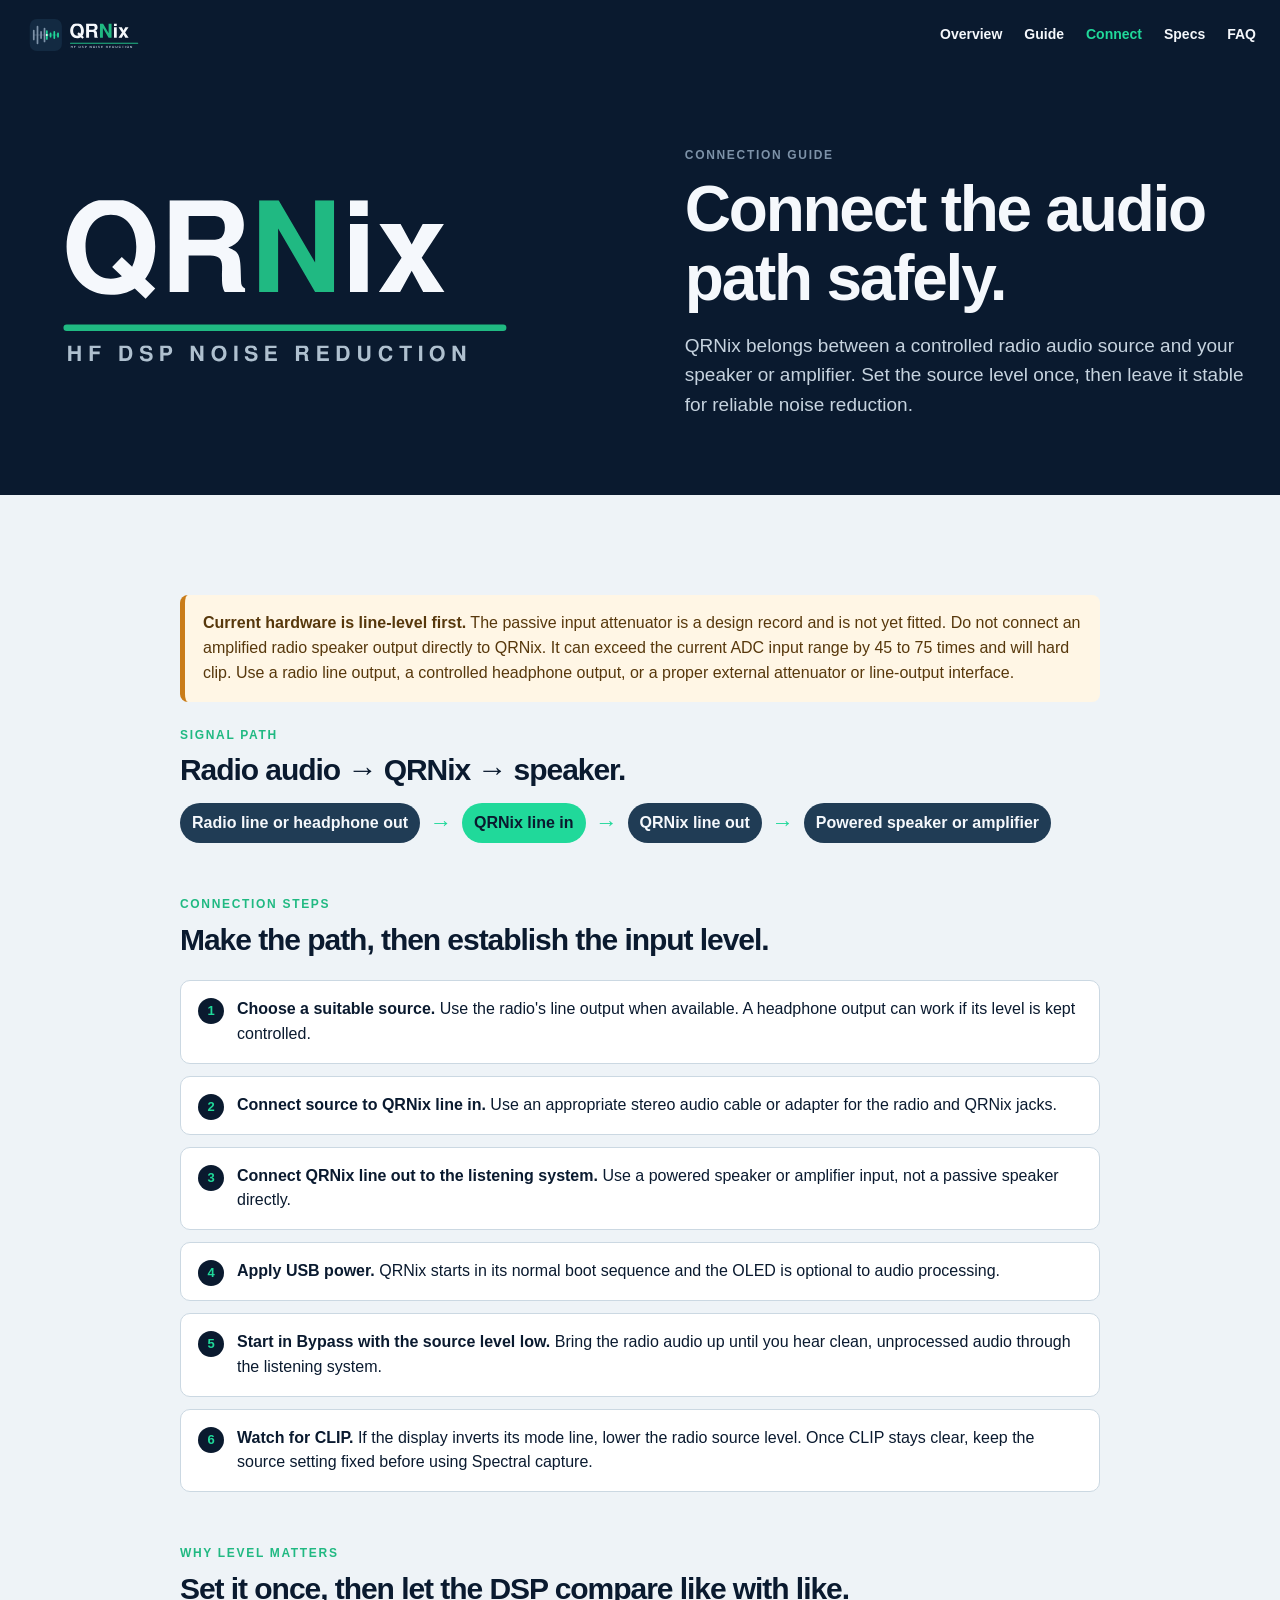
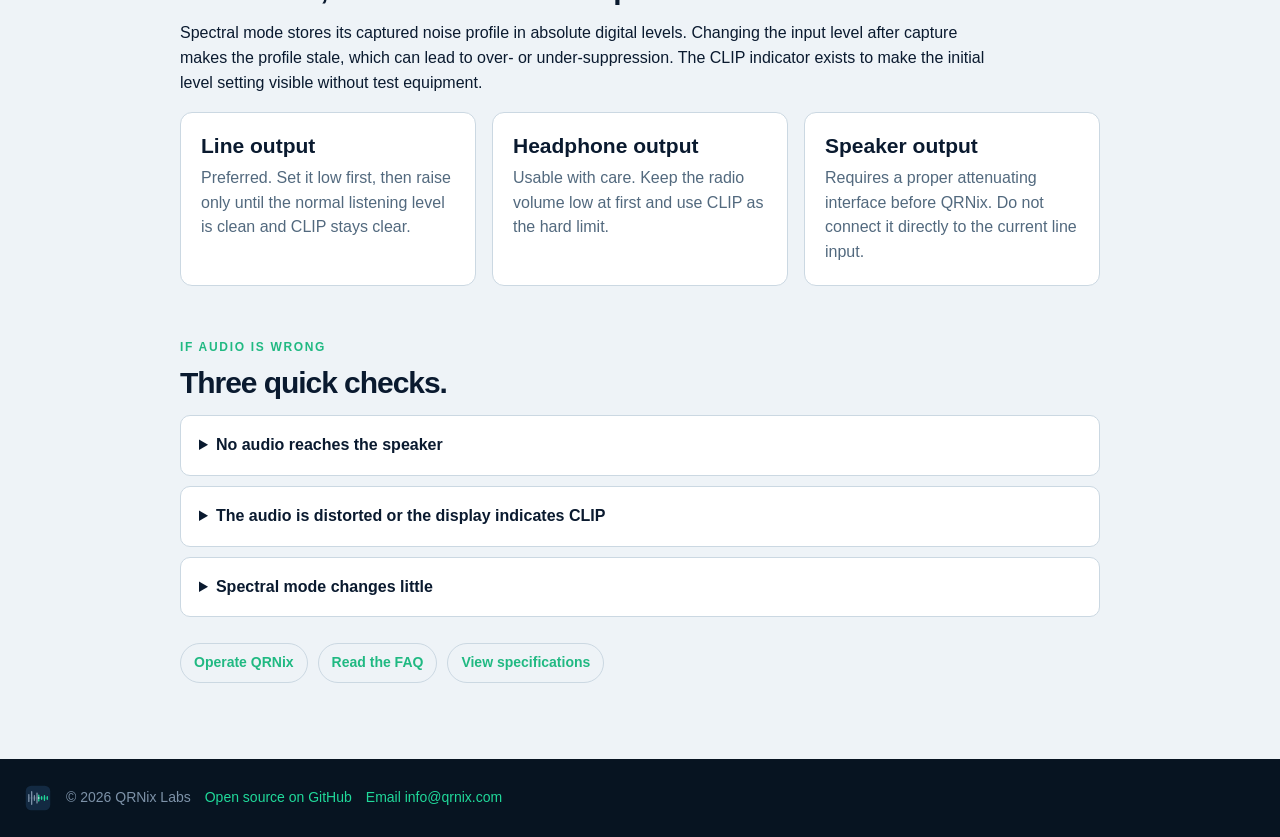
==== connect.html @ 85275a2b "Move contact to footer on all pages and homepage; remove connect-page block" ====
<!doctype html>
<html lang="en">
<head>
  <meta charset="utf-8">
  <meta name="viewport" content="width=device-width, initial-scale=1">
  <title>Connect Your Radio | QRNix</title>
  <meta name="description" content="Connect a radio safely to QRNix, set the source level with CLIP, and understand the current speaker-output limitation.">
  <link rel="icon" type="image/svg+xml" href="assets/qrnix-mark.svg">
  <link rel="stylesheet" href="style.css">
</head>
<body>
<header class="site-header">
  <div class="container header-inner">
    <a href="index.html" class="brand" aria-label="QRNix home"><img src="assets/qrnix-logo-dark.svg" alt="QRNix, HF DSP noise reduction" width="120" height="46"></a>
    <nav class="nav" aria-label="Primary navigation">
      <a href="index.html">Overview</a>
      <a href="guide.html">Guide</a>
      <a href="connect.html" aria-current="page">Connect</a>
      <a href="specs.html">Specs</a>
      <a href="faq.html">FAQ</a>
    </nav>
  </div>
</header>

<main>
  <section class="page-hero">
    <div class="container hero-grid">
      <div class="brand-showcase">
        <img src="assets/qrnix-wordmark-dark.svg" alt="QRNix, HF DSP noise reduction">
      </div>
      <div>
        <p class="eyebrow">Connection guide</p>
        <h1>Connect the audio path safely.</h1>
        <p>QRNix belongs between a controlled radio audio source and your speaker or amplifier. Set the source level once, then leave it stable for reliable noise reduction.</p>
      </div>
    </div>
  </section>

  <section class="section">
    <div class="container reading">
      <aside class="notice notice-warn">
        <p><strong>Current hardware is line-level first.</strong> The passive input attenuator is a design record and is not yet fitted. Do not connect an amplified radio speaker output directly to QRNix. It can exceed the current ADC input range by 45 to 75 times and will hard clip. Use a radio line output, a controlled headphone output, or a proper external attenuator or line-output interface.</p>
      </aside>

      <div class="content-block">
        <p class="eyebrow eyebrow-green">Signal path</p>
        <h2>Radio audio → QRNix → speaker.</h2>
        <div class="signal-path" aria-label="Radio audio flows through QRNix to a speaker">
          <span class="signal-node">Radio line or headphone out</span>
          <span class="signal-arrow" aria-hidden="true">→</span>
          <span class="signal-node signal-node-active">QRNix line in</span>
          <span class="signal-arrow" aria-hidden="true">→</span>
          <span class="signal-node">QRNix line out</span>
          <span class="signal-arrow" aria-hidden="true">→</span>
          <span class="signal-node">Powered speaker or amplifier</span>
        </div>
      </div>

      <div class="content-block">
        <p class="eyebrow eyebrow-green">Connection steps</p>
        <h2>Make the path, then establish the input level.</h2>
        <ol class="step-list">
          <li><strong>Choose a suitable source.</strong> Use the radio's line output when available. A headphone output can work if its level is kept controlled.</li>
          <li><strong>Connect source to QRNix line in.</strong> Use an appropriate stereo audio cable or adapter for the radio and QRNix jacks.</li>
          <li><strong>Connect QRNix line out to the listening system.</strong> Use a powered speaker or amplifier input, not a passive speaker directly.</li>
          <li><strong>Apply USB power.</strong> QRNix starts in its normal boot sequence and the OLED is optional to audio processing.</li>
          <li><strong>Start in Bypass with the source level low.</strong> Bring the radio audio up until you hear clean, unprocessed audio through the listening system.</li>
          <li><strong>Watch for CLIP.</strong> If the display inverts its mode line, lower the radio source level. Once CLIP stays clear, keep the source setting fixed before using Spectral capture.</li>
        </ol>
      </div>

      <div class="content-block">
        <p class="eyebrow eyebrow-green">Why level matters</p>
        <h2>Set it once, then let the DSP compare like with like.</h2>
        <p>Spectral mode stores its captured noise profile in absolute digital levels. Changing the input level after capture makes the profile stale, which can lead to over- or under-suppression. The CLIP indicator exists to make the initial level setting visible without test equipment.</p>
        <div class="detail-grid">
          <article class="detail-card">
            <h3>Line output</h3>
            <p>Preferred. Set it low first, then raise only until the normal listening level is clean and CLIP stays clear.</p>
          </article>
          <article class="detail-card">
            <h3>Headphone output</h3>
            <p>Usable with care. Keep the radio volume low at first and use CLIP as the hard limit.</p>
          </article>
          <article class="detail-card">
            <h3>Speaker output</h3>
            <p>Requires a proper attenuating interface before QRNix. Do not connect it directly to the current line input.</p>
          </article>
        </div>
      </div>

      <div class="content-block">
        <p class="eyebrow eyebrow-green">If audio is wrong</p>
        <h2>Three quick checks.</h2>
        <div class="faq">
          <details><summary>No audio reaches the speaker</summary><p>Return to Bypass, check that QRNix is powered, confirm the radio is feeding line in, and verify that the listening system is connected to QRNix line out and powered.</p></details>
          <details><summary>The audio is distorted or the display indicates CLIP</summary><p>Lower the radio source level. A speaker-level output must not feed the current QRNix line input directly.</p></details>
          <details><summary>Spectral mode changes little</summary><p>Capture again during a representative noise-only moment. If the band changed after capture, the old profile is no longer representative.</p></details>
        </div>
      </div>

      <div class="callout-links">
        <a href="guide.html">Operate QRNix</a>
        <a href="faq.html">Read the FAQ</a>
        <a href="specs.html">View specifications</a>
      </div>
    </div>
  </section>
</main>

<footer class="site-footer">
  <div class="container footer-inner">
    <img src="assets/qrnix-mark-dark.svg" alt="" width="28" height="28">
    <span>© 2026 QRNix Labs</span>
    <a href="https://github.com/qrnix-labs">Open source on GitHub</a>
    <a href="mailto:info&#64;qrnix&#46;com?subject=Website%20inquiry" target="_blank" rel="noopener">Email info&#64;qrnix&#46;com</a>
  </div>
</footer>
</body>
</html>
---- style.css ----
:root {
  --navy: #0a1a2f;
  --navy-deep: #071421;
  --navy-mid: #132a42;
  --green: #20d99a;
  --green-word: #20b982;
  --slate: #7d92a8;
  --text-slate: #52697e;
  --off-white: #f5f8fc;
  --page: #eef3f7;
  --line: #cbd8e2;
  --white: #ffffff;
}

* { box-sizing: border-box; }
html { scroll-behavior: smooth; }
body {
  margin: 0;
  background: var(--page);
  color: var(--navy);
  font-family: Arial, "Nimbus Sans", "DejaVu Sans", sans-serif;
  font-size: 16px;
  line-height: 1.55;
}
a { color: inherit; }
a:focus-visible,
summary:focus-visible {
  outline: 3px solid var(--green);
  outline-offset: 3px;
}

.container { width: min(1240px, calc(100% - 48px)); margin: 0 auto; }
.reading { max-width: 920px; }
.section { padding: 76px 0; }
.section-soft { background: var(--white); }
.section-dark { background: var(--navy); color: var(--off-white); }
.section h2,
.page-hero h1,
.hero h1 { letter-spacing: -0.035em; line-height: 1.08; }
.section h2 { font-size: clamp(32px, 3vw, 48px); margin: 0; }
.section h3 { line-height: 1.2; }
.eyebrow {
  color: var(--slate);
  font-size: 12px;
  font-weight: 700;
  letter-spacing: 0.14em;
  margin: 0 0 10px;
  text-transform: uppercase;
}
.eyebrow-green { color: var(--green-word); }

/* Header */
.site-header {
  background: var(--navy);
  position: sticky;
  top: 0;
  z-index: 10;
}
.header-inner {
  align-items: center;
  display: flex;
  justify-content: space-between;
  min-height: 70px;
  gap: 28px;
}
.brand { display: inline-flex; flex: 0 0 auto; }
.brand img { display: block; height: 46px; width: auto; }
.nav { display: flex; flex-wrap: wrap; gap: 8px 22px; }
.nav a {
  color: var(--off-white);
  font-size: 14px;
  font-weight: 700;
  text-decoration: none;
}
.nav a:hover,
.nav a[aria-current="page"] { color: var(--green); }

/* Hero */
.hero {
  background: var(--navy);
  color: var(--off-white);
  padding: clamp(72px, 10vw, 136px) 0;
}
.hero-grid {
  align-items: center;
  display: grid;
  gap: clamp(40px, 7vw, 120px);
  grid-template-columns: repeat(2, minmax(0, 1fr));
}
.hero h1 { font-size: clamp(46px, 6.2vw, 82px); margin: 0; max-width: 800px; }
.hero-copy { color: #c6d3df; font-size: clamp(18px, 2vw, 22px); max-width: 650px; margin: 24px 0 32px; }
.cta-row { display: flex; flex-wrap: wrap; gap: 12px; }
.btn {
  background: var(--green);
  border: 1px solid var(--green);
  border-radius: 8px;
  color: var(--navy);
  display: inline-block;
  font-weight: 700;
  padding: 12px 20px;
  text-decoration: none;
}
.btn:hover { background: #55e6b8; border-color: #55e6b8; }
.btn-ghost { background: transparent; color: var(--off-white); border-color: var(--slate); }
.btn-ghost:hover { background: transparent; border-color: var(--green); color: var(--green); }
.brand-showcase {
  display: flex;
  justify-content: flex-start;
}
.brand-showcase img {
  display: block;
  height: auto;
  max-width: 100%;
  width: min(100%, 520px);
}
.signal-path { align-items: center; display: flex; flex-wrap: wrap; gap: 10px; }
.signal-node { background: #203c55; border-radius: 999px; color: var(--off-white); font-weight: 700; padding: 8px 12px; }
.signal-node-active { background: var(--green); color: var(--navy); }
.signal-arrow { color: var(--green); font-size: 22px; }

/* Overview sections */
.intro-section { background: var(--page); }
.intro-grid { align-items: start; display: grid; gap: 64px; grid-template-columns: minmax(0, 0.9fr) minmax(0, 1.1fr); }
.intro-grid p:last-child { color: var(--text-slate); font-size: 19px; margin: 0; max-width: 710px; }
.section-heading { align-items: end; display: flex; gap: 36px; justify-content: space-between; margin-bottom: 30px; }
.section-heading > p { color: var(--text-slate); margin: 0; max-width: 430px; }
.section-heading-light > p { color: #c6d3df; }
.section-heading-light .eyebrow { color: var(--green); }

.band-grid,
.link-grid { display: grid; gap: 16px; }
.controls-grid,
.features-grid,
.link-grid { grid-template-columns: repeat(4, minmax(0, 1fr)); }
.modes-grid { grid-template-columns: repeat(3, minmax(0, 1fr)); }
.feature-band {
  background: var(--white);
  border: 1px solid var(--line);
  border-radius: 14px;
  min-width: 0;
  overflow: hidden;
  padding: 22px;
  position: relative;
}
.feature-band::before { background: var(--band, var(--green)); content: ""; height: 8px; left: 0; position: absolute; right: 0; top: 0; }
.feature-band h3 { font-size: 21px; margin: 16px 0 8px; }
.feature-band p { margin: 0; }
.feature-band p + p { margin-top: 12px; }
.band-kicker { color: var(--band, var(--green-word)); font-size: 12px; font-weight: 700; letter-spacing: 0.1em; text-transform: uppercase; }
.band-metric { color: var(--navy); font-size: 18px; font-weight: 700; }
.band-mint { --band: #20b982; background: #e9fcf5; }
.band-slate { --band: #6c8299; background: #edf2f6; }
.band-sky { --band: #1587bd; background: #e6f5fb; }
.band-navy { --band: #0a1a2f; background: #e9eef3; }
.inline-note { border-left: 4px solid var(--green-word); color: var(--text-slate); margin: 24px 0 0; padding-left: 14px; }

.mode-bypass { --band: #64748b; background: #f2f5f7; }
.mode-spectral { --band: #20b982; background: #e9fcf5; }
.mode-adaptive { --band: #1683b5; background: #e8f5fb; }
.best-use { border-top: 1px solid rgb(10 26 47 / 16%); margin-top: 20px !important; padding-top: 14px; }
.section-link { margin: 24px 0 0; }
.section-link a { color: var(--green-word); font-weight: 700; text-decoration: none; }
.section-link a:hover { text-decoration: underline; }

.feature-dark { --band: var(--green); background: var(--navy-mid); border-color: #28506c; color: var(--off-white); }
.feature-dark:nth-child(2) { --band: #65bfe8; }
.feature-dark:nth-child(3) { --band: #b9d2e3; }
.feature-dark:nth-child(4) { --band: #79d6b3; }
.feature-dark p { color: #c6d3df; }

.link-card {
  background: var(--white);
  border: 1px solid var(--line);
  border-radius: 14px;
  display: flex;
  flex-direction: column;
  min-height: 188px;
  padding: 22px;
  text-decoration: none;
  transition: border-color 150ms ease, transform 150ms ease;
}
.link-card:hover { border-color: var(--green-word); transform: translateY(-3px); }
.link-card span { color: var(--green-word); font-size: 12px; font-weight: 700; letter-spacing: 0.08em; text-transform: uppercase; }
.link-card strong { font-size: 20px; line-height: 1.2; margin: 12px 0; }
.link-card small { color: var(--text-slate); font-size: 14px; }

/* Detail pages */
.page-hero { background: var(--navy); color: var(--off-white); padding: 76px 0; }
.page-hero h1 { font-size: clamp(42px, 5vw, 64px); margin: 0; max-width: 820px; }
.page-hero p:last-child { color: #c6d3df; font-size: 19px; margin: 18px 0 0; max-width: 720px; }
.subnav { background: var(--white); border-bottom: 1px solid var(--line); }
.subnav-inner { display: flex; gap: 20px; overflow-x: auto; padding: 14px 0; white-space: nowrap; }
.subnav a { color: var(--text-slate); font-size: 14px; font-weight: 700; text-decoration: none; }
.subnav a:hover { color: var(--green-word); }
.content-block + .content-block { margin-top: 52px; }
.content-block h2 { font-size: 30px; margin: 0 0 16px; }
.content-block h3 { font-size: 21px; margin: 28px 0 8px; }
.content-block p { max-width: 820px; }
.step-list { counter-reset: steps; display: grid; gap: 12px; list-style: none; margin: 24px 0 0; padding: 0; }
.step-list li { background: var(--white); border: 1px solid var(--line); border-radius: 10px; counter-increment: steps; padding: 16px 18px 16px 56px; position: relative; }
.step-list li::before { align-items: center; background: var(--navy); border-radius: 50%; color: var(--green); content: counter(steps); display: flex; font-size: 13px; font-weight: 700; height: 26px; justify-content: center; left: 17px; position: absolute; top: 17px; width: 26px; }
.detail-grid { display: grid; gap: 16px; grid-template-columns: repeat(3, minmax(0, 1fr)); }
.detail-card { background: var(--white); border: 1px solid var(--line); border-radius: 12px; padding: 20px; }
.detail-card h3 { margin: 0 0 8px; }
.detail-card p { color: var(--text-slate); margin: 0; }
.notice { border-left: 5px solid var(--green-word); border-radius: 8px; margin: 24px 0; padding: 16px 18px; }
.notice p { margin: 0; }
.notice-warn { background: #fff6e5; border-left-color: #c97c19; color: #57380c; }
.notice-info { background: #e8f5fb; border-left-color: #1683b5; }
.table-wrap { border: 1px solid var(--line); border-radius: 12px; overflow-x: auto; }
.spec-table { border-collapse: collapse; min-width: 620px; width: 100%; }
.spec-table th,
.spec-table td { border-bottom: 1px solid var(--line); padding: 13px 16px; text-align: left; vertical-align: top; }
.spec-table th { background: #e8eef3; color: var(--text-slate); font-size: 13px; letter-spacing: 0.04em; text-transform: uppercase; width: 210px; }
.spec-table tr:last-child th,
.spec-table tr:last-child td { border-bottom: 0; }
.faq { display: grid; gap: 10px; }
.faq details { background: var(--white); border: 1px solid var(--line); border-radius: 10px; padding: 0 18px; }
.faq summary { cursor: pointer; font-weight: 700; padding: 17px 28px 17px 0; }
.faq details p { color: var(--text-slate); margin: 0 0 17px; }
.callout-links { display: flex; flex-wrap: wrap; gap: 10px; margin-top: 26px; }
.callout-links a { border: 1px solid var(--line); border-radius: 999px; color: var(--green-word); font-size: 14px; font-weight: 700; padding: 8px 13px; text-decoration: none; }
.callout-links a:hover { border-color: var(--green-word); }

/* Footer */
.site-footer { background: var(--navy-deep); color: var(--slate); font-size: 14px; }
.footer-inner { align-items: center; display: flex; flex-wrap: wrap; gap: 10px 14px; min-height: 78px; }
.footer-inner img { display: block; }
.footer-inner a { color: var(--green); text-decoration: none; }
.footer-inner a:hover { text-decoration: underline; }

@media (max-width: 1040px) {
  .hero-grid,
  .intro-grid { grid-template-columns: 1fr; }
  .controls-grid,
  .features-grid,
  .link-grid { grid-template-columns: repeat(2, minmax(0, 1fr)); }
  .modes-grid,
  .detail-grid { grid-template-columns: 1fr; }
  .section-heading { align-items: start; flex-direction: column; gap: 14px; }
}

@media (max-width: 640px) {
  .container { width: min(100% - 32px, 1240px); }
  .header-inner { align-items: flex-start; flex-direction: column; gap: 10px; padding: 14px 0; }
  .nav { flex-wrap: nowrap; max-width: 100%; overflow-x: auto; padding-bottom: 3px; width: 100%; }
  .hero { padding: 64px 0; }
  .section { padding: 56px 0; }
  .controls-grid,
  .features-grid,
  .link-grid { grid-template-columns: 1fr; }
  .hero-copy { font-size: 18px; }
  .page-hero { padding: 58px 0; }
  .step-list li { padding-left: 54px; }
}
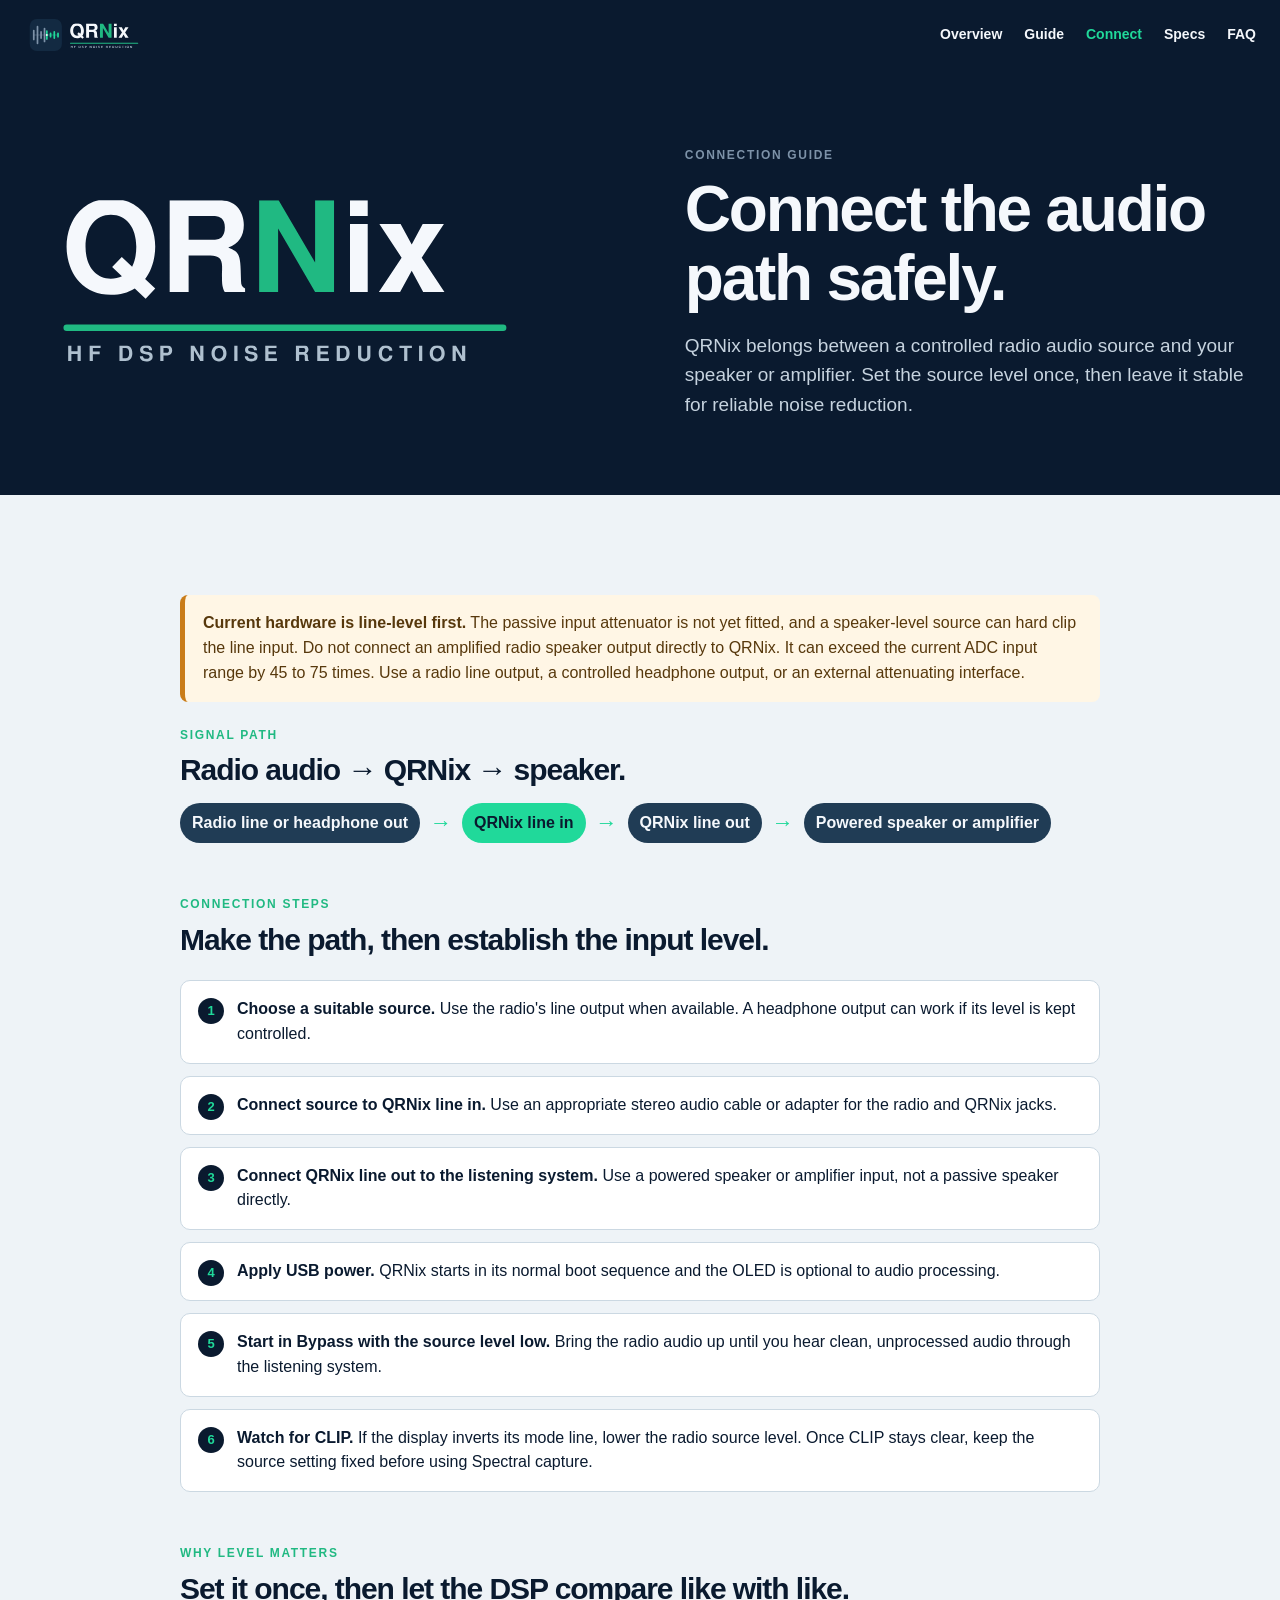
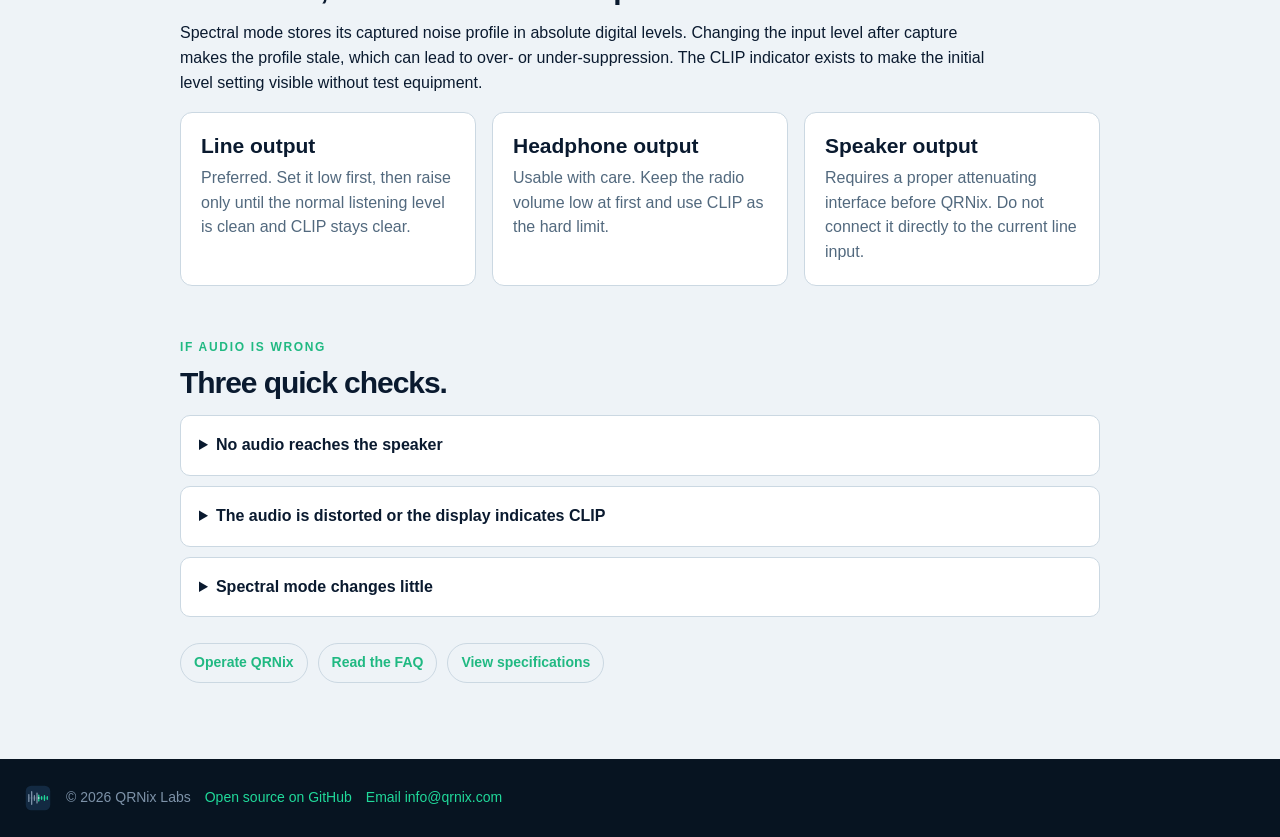
==== commit 192c3abd: "Remove internal-doc and future-development references; FAQ-consistent input warnings" ====
--- a/connect.html
+++ b/connect.html
@@ -39,7 +39,7 @@
   <section class="section">
     <div class="container reading">
       <aside class="notice notice-warn">
-        <p><strong>Current hardware is line-level first.</strong> The passive input attenuator is a design record and is not yet fitted. Do not connect an amplified radio speaker output directly to QRNix. It can exceed the current ADC input range by 45 to 75 times and will hard clip. Use a radio line output, a controlled headphone output, or a proper external attenuator or line-output interface.</p>
+        <p><strong>Current hardware is line-level first.</strong> The passive input attenuator is not yet fitted, and a speaker-level source can hard clip the line input. Do not connect an amplified radio speaker output directly to QRNix. It can exceed the current ADC input range by 45 to 75 times. Use a radio line output, a controlled headphone output, or an external attenuating interface.</p>
       </aside>
 
       <div class="content-block">
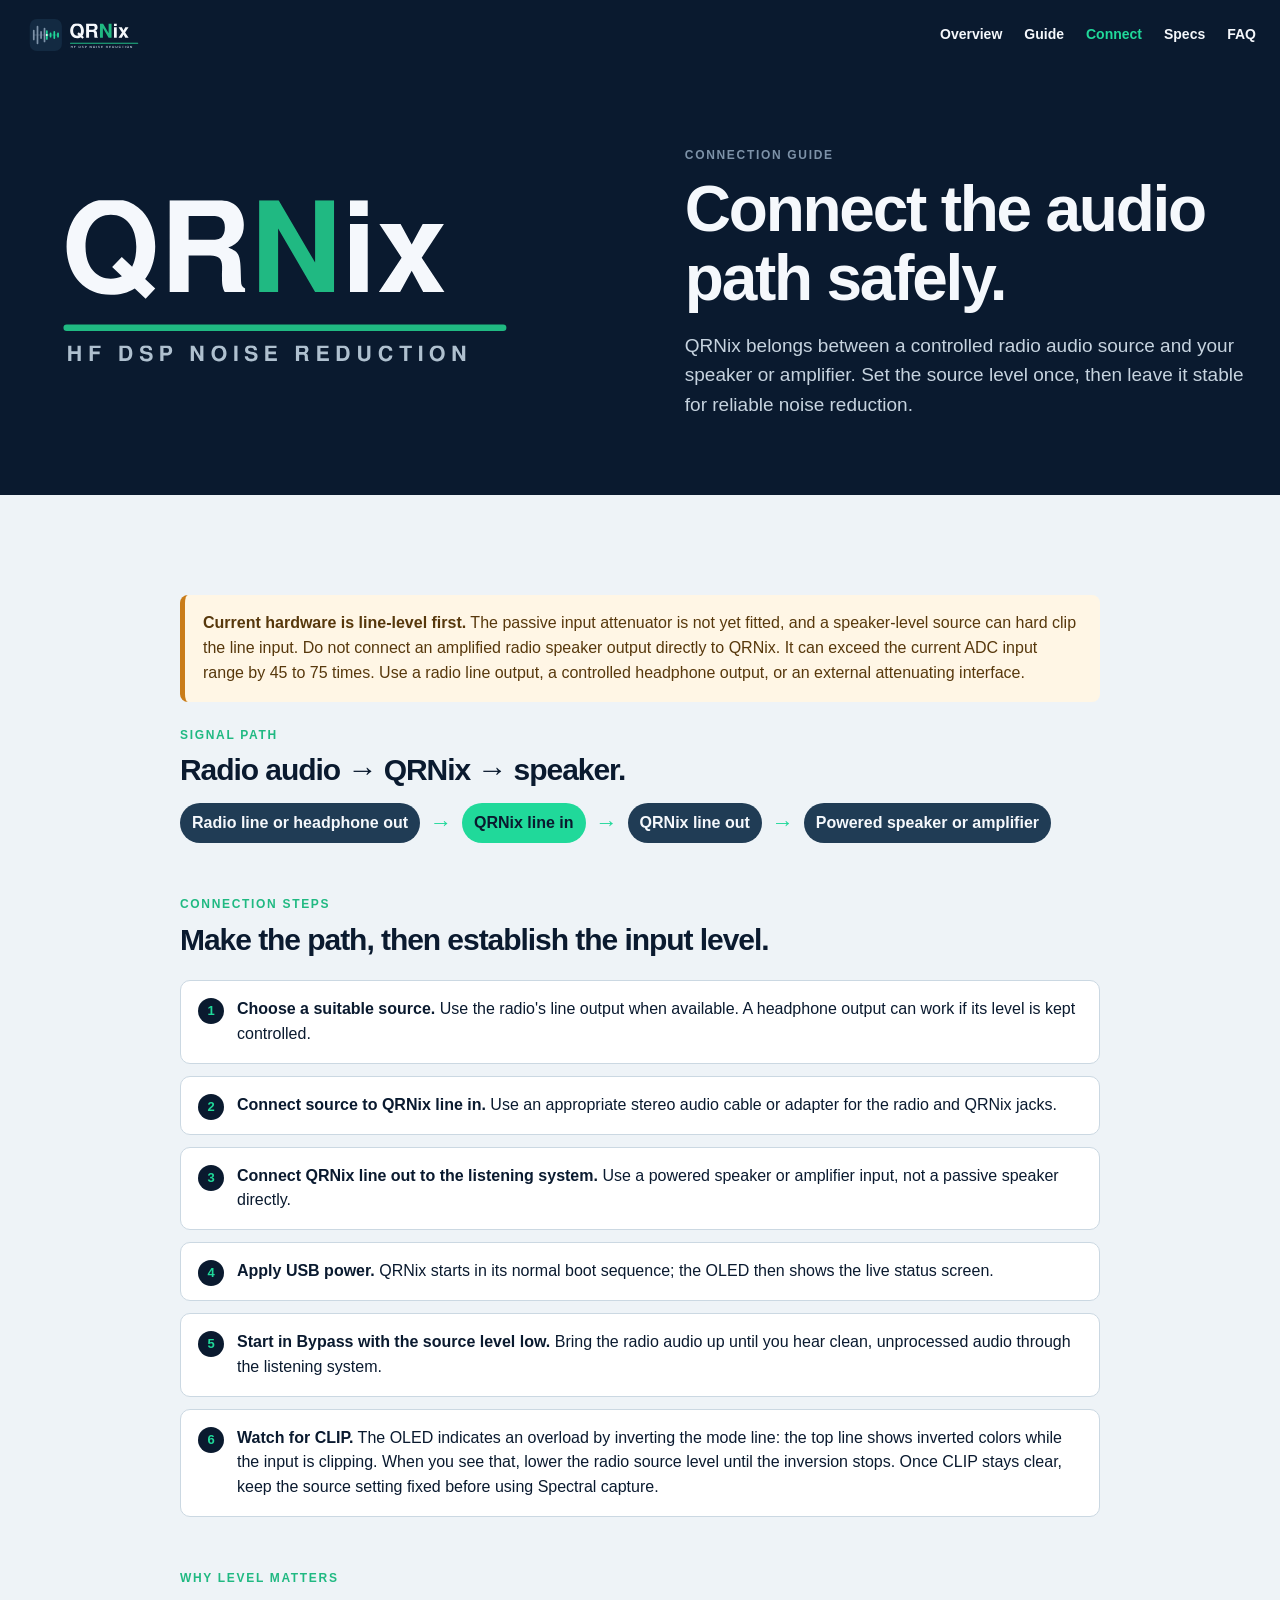
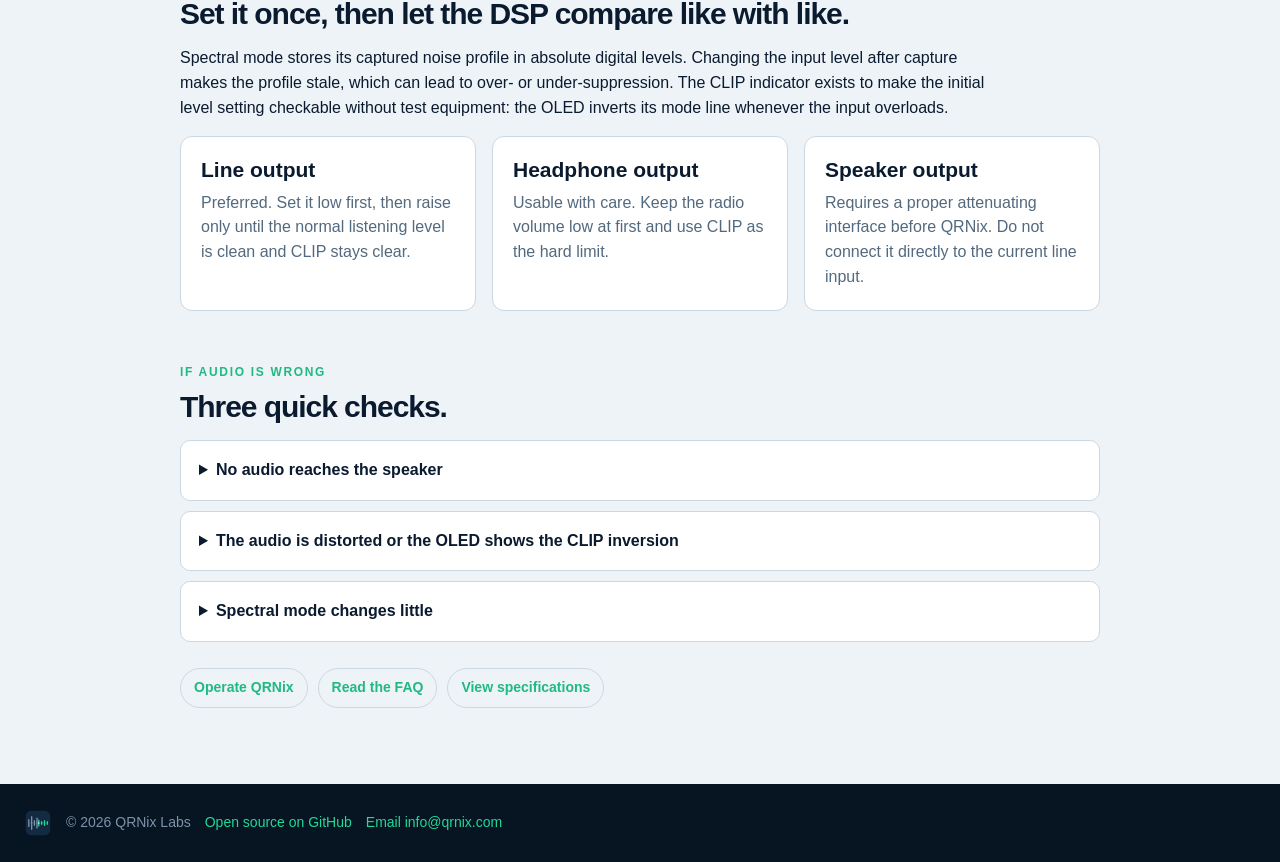
==== commit 8f6075f9: "Correct CLIP indication wording: mode-line inversion, no colors; OLED ships with product" ====
--- a/connect.html
+++ b/connect.html
@@ -63,16 +63,16 @@
           <li><strong>Choose a suitable source.</strong> Use the radio's line output when available. A headphone output can work if its level is kept controlled.</li>
           <li><strong>Connect source to QRNix line in.</strong> Use an appropriate stereo audio cable or adapter for the radio and QRNix jacks.</li>
           <li><strong>Connect QRNix line out to the listening system.</strong> Use a powered speaker or amplifier input, not a passive speaker directly.</li>
-          <li><strong>Apply USB power.</strong> QRNix starts in its normal boot sequence and the OLED is optional to audio processing.</li>
+          <li><strong>Apply USB power.</strong> QRNix starts in its normal boot sequence; the OLED then shows the live status screen.</li>
           <li><strong>Start in Bypass with the source level low.</strong> Bring the radio audio up until you hear clean, unprocessed audio through the listening system.</li>
-          <li><strong>Watch for CLIP.</strong> If the display inverts its mode line, lower the radio source level. Once CLIP stays clear, keep the source setting fixed before using Spectral capture.</li>
+          <li><strong>Watch for CLIP.</strong> The OLED indicates an overload by inverting the mode line: the top line shows inverted colors while the input is clipping. When you see that, lower the radio source level until the inversion stops. Once CLIP stays clear, keep the source setting fixed before using Spectral capture.</li>
         </ol>
       </div>
 
       <div class="content-block">
         <p class="eyebrow eyebrow-green">Why level matters</p>
         <h2>Set it once, then let the DSP compare like with like.</h2>
-        <p>Spectral mode stores its captured noise profile in absolute digital levels. Changing the input level after capture makes the profile stale, which can lead to over- or under-suppression. The CLIP indicator exists to make the initial level setting visible without test equipment.</p>
+        <p>Spectral mode stores its captured noise profile in absolute digital levels. Changing the input level after capture makes the profile stale, which can lead to over- or under-suppression. The CLIP indicator exists to make the initial level setting checkable without test equipment: the OLED inverts its mode line whenever the input overloads.</p>
         <div class="detail-grid">
           <article class="detail-card">
             <h3>Line output</h3>
@@ -94,7 +94,7 @@
         <h2>Three quick checks.</h2>
         <div class="faq">
           <details><summary>No audio reaches the speaker</summary><p>Return to Bypass, check that QRNix is powered, confirm the radio is feeding line in, and verify that the listening system is connected to QRNix line out and powered.</p></details>
-          <details><summary>The audio is distorted or the display indicates CLIP</summary><p>Lower the radio source level. A speaker-level output must not feed the current QRNix line input directly.</p></details>
+          <details><summary>The audio is distorted or the OLED shows the CLIP inversion</summary><p>Lower the radio source level until the mode line stops inverting. A speaker-level output must not feed the current QRNix line input directly.</p></details>
           <details><summary>Spectral mode changes little</summary><p>Capture again during a representative noise-only moment. If the band changed after capture, the old profile is no longer representative.</p></details>
         </div>
       </div>
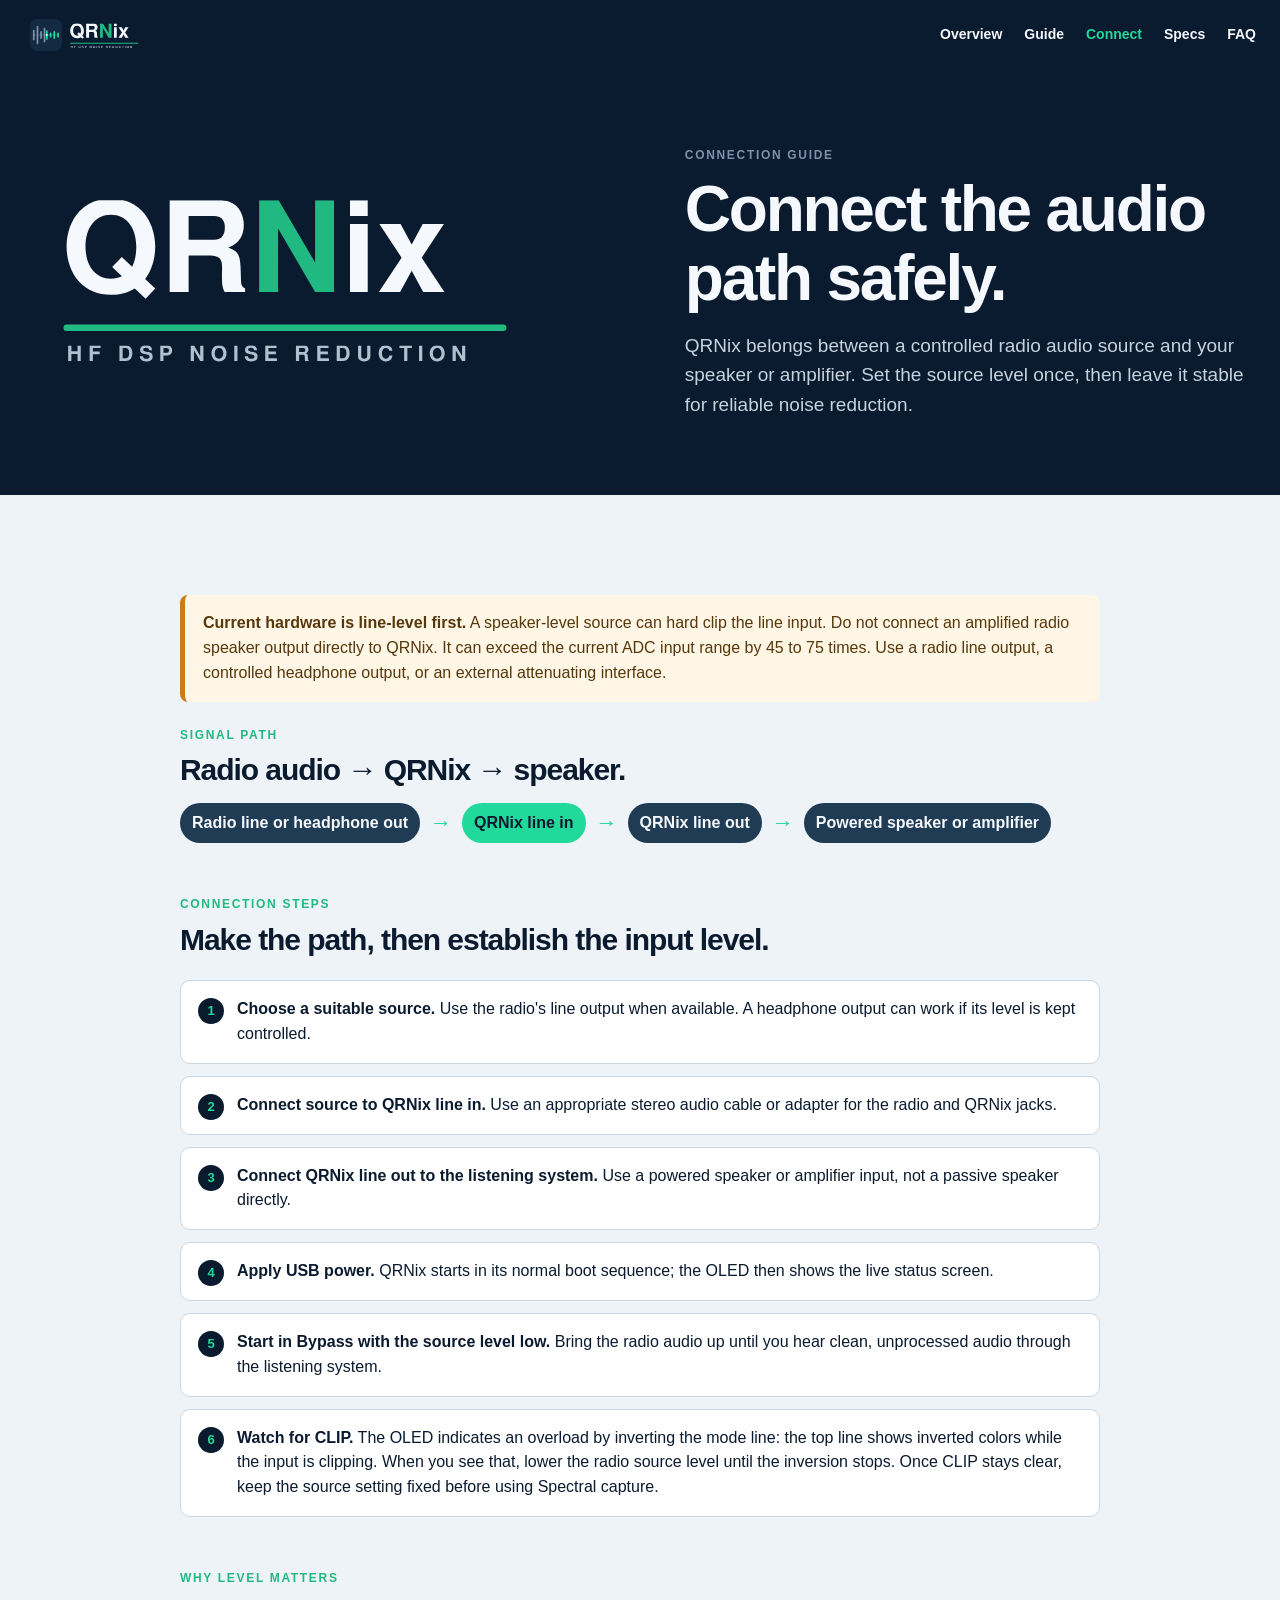
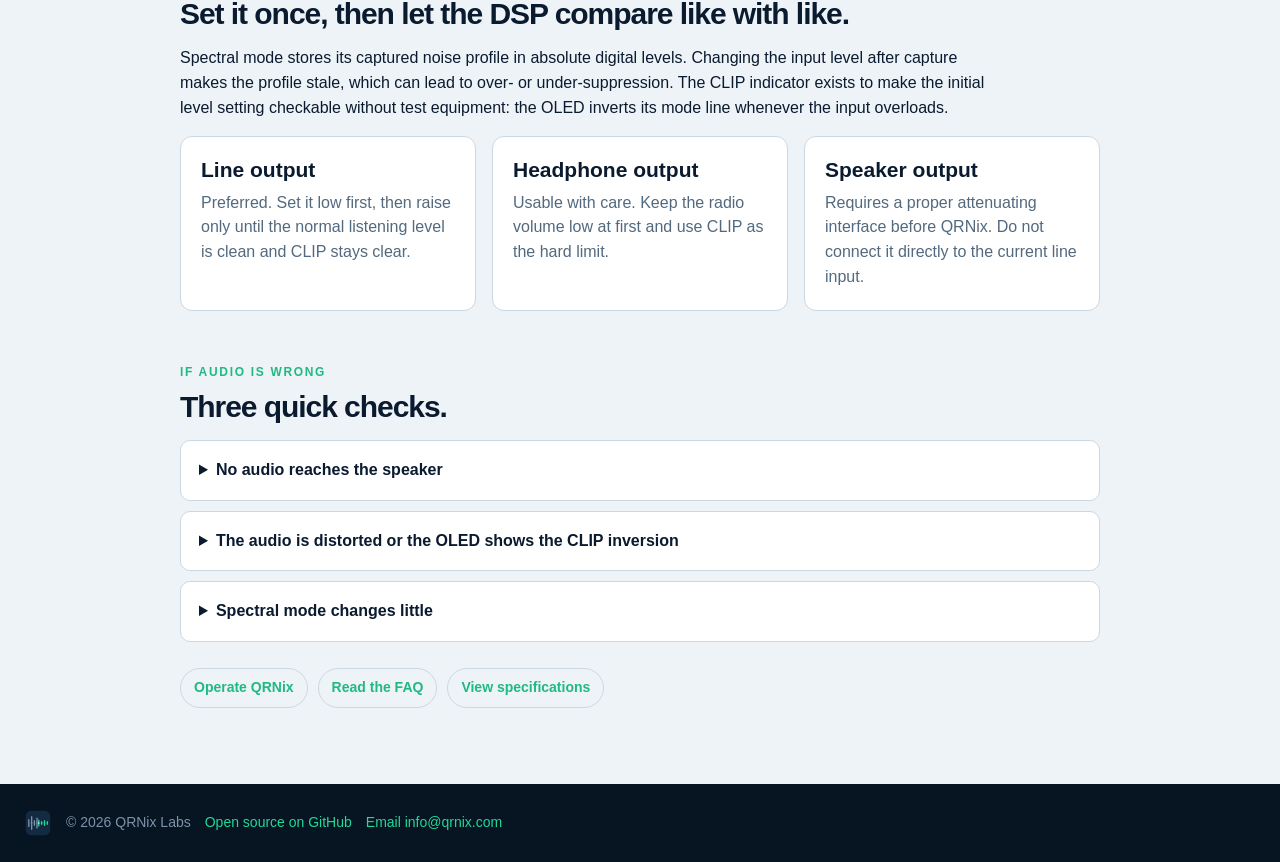
==== commit 2a966343: "Remove passive-attenuator future-development reference from FAQ and connect" ====
--- a/connect.html
+++ b/connect.html
@@ -39,7 +39,7 @@
   <section class="section">
     <div class="container reading">
       <aside class="notice notice-warn">
-        <p><strong>Current hardware is line-level first.</strong> The passive input attenuator is not yet fitted, and a speaker-level source can hard clip the line input. Do not connect an amplified radio speaker output directly to QRNix. It can exceed the current ADC input range by 45 to 75 times. Use a radio line output, a controlled headphone output, or an external attenuating interface.</p>
+        <p><strong>Current hardware is line-level first.</strong> A speaker-level source can hard clip the line input. Do not connect an amplified radio speaker output directly to QRNix. It can exceed the current ADC input range by 45 to 75 times. Use a radio line output, a controlled headphone output, or an external attenuating interface.</p>
       </aside>
 
       <div class="content-block">
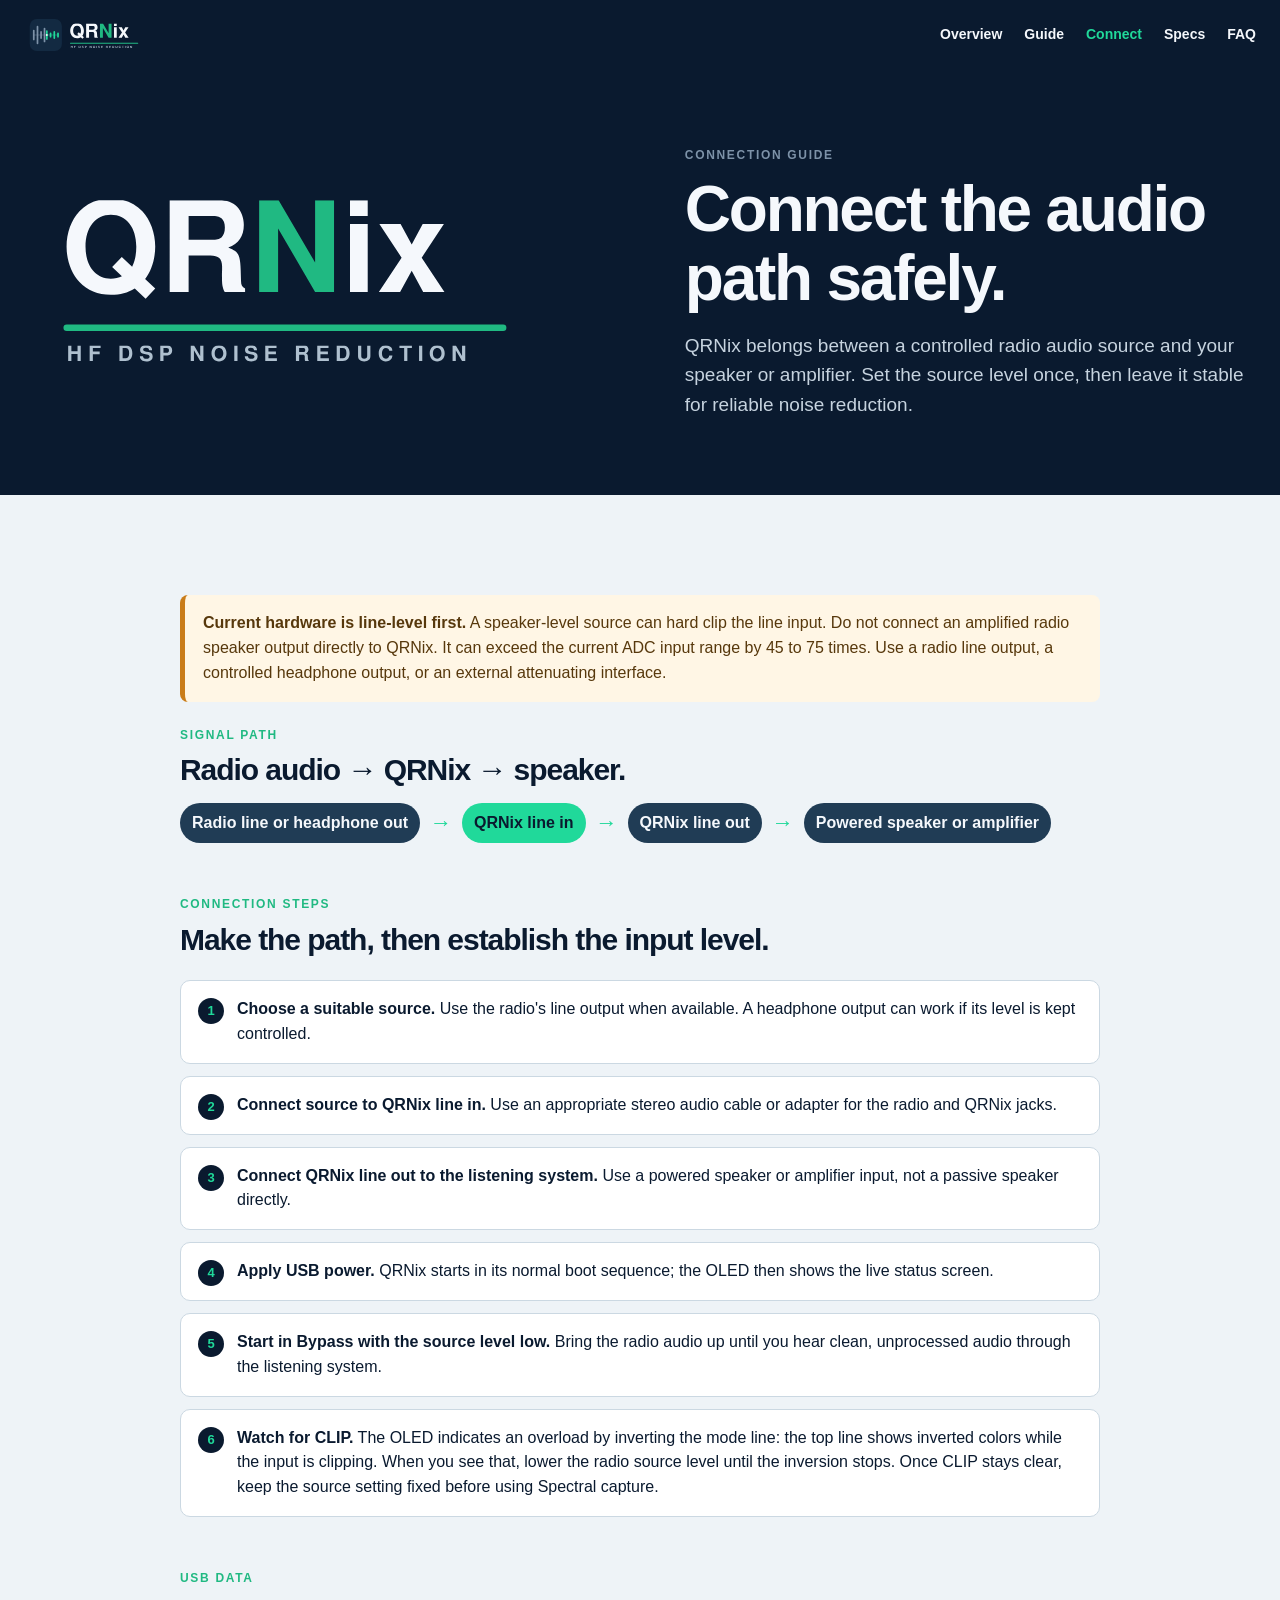
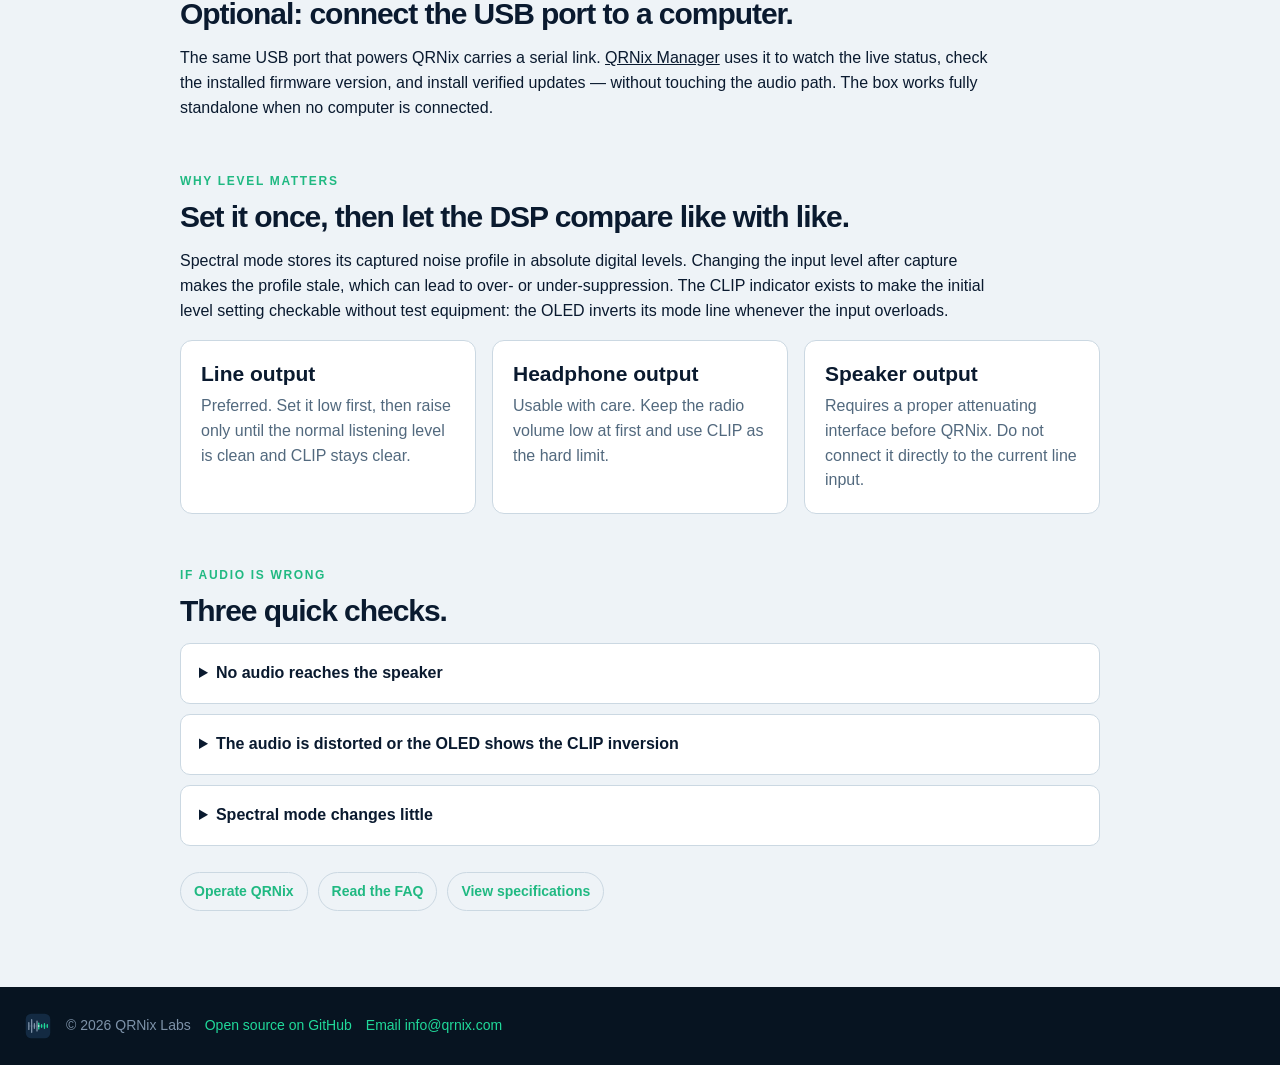
==== commit 96384b31: "Document QRNix Manager, auto-tune, and add downloads page - Add manager.html companion app page and " ====
--- a/connect.html
+++ b/connect.html
@@ -70,6 +70,12 @@
       </div>
 
       <div class="content-block">
+        <p class="eyebrow eyebrow-green">USB data</p>
+        <h2>Optional: connect the USB port to a computer.</h2>
+        <p>The same USB port that powers QRNix carries a serial link. <a href="manager.html">QRNix Manager</a> uses it to watch the live status, check the installed firmware version, and install verified updates — without touching the audio path. The box works fully standalone when no computer is connected.</p>
+      </div>
+
+      <div class="content-block">
         <p class="eyebrow eyebrow-green">Why level matters</p>
         <h2>Set it once, then let the DSP compare like with like.</h2>
         <p>Spectral mode stores its captured noise profile in absolute digital levels. Changing the input level after capture makes the profile stale, which can lead to over- or under-suppression. The CLIP indicator exists to make the initial level setting checkable without test equipment: the OLED inverts its mode line whenever the input overloads.</p>
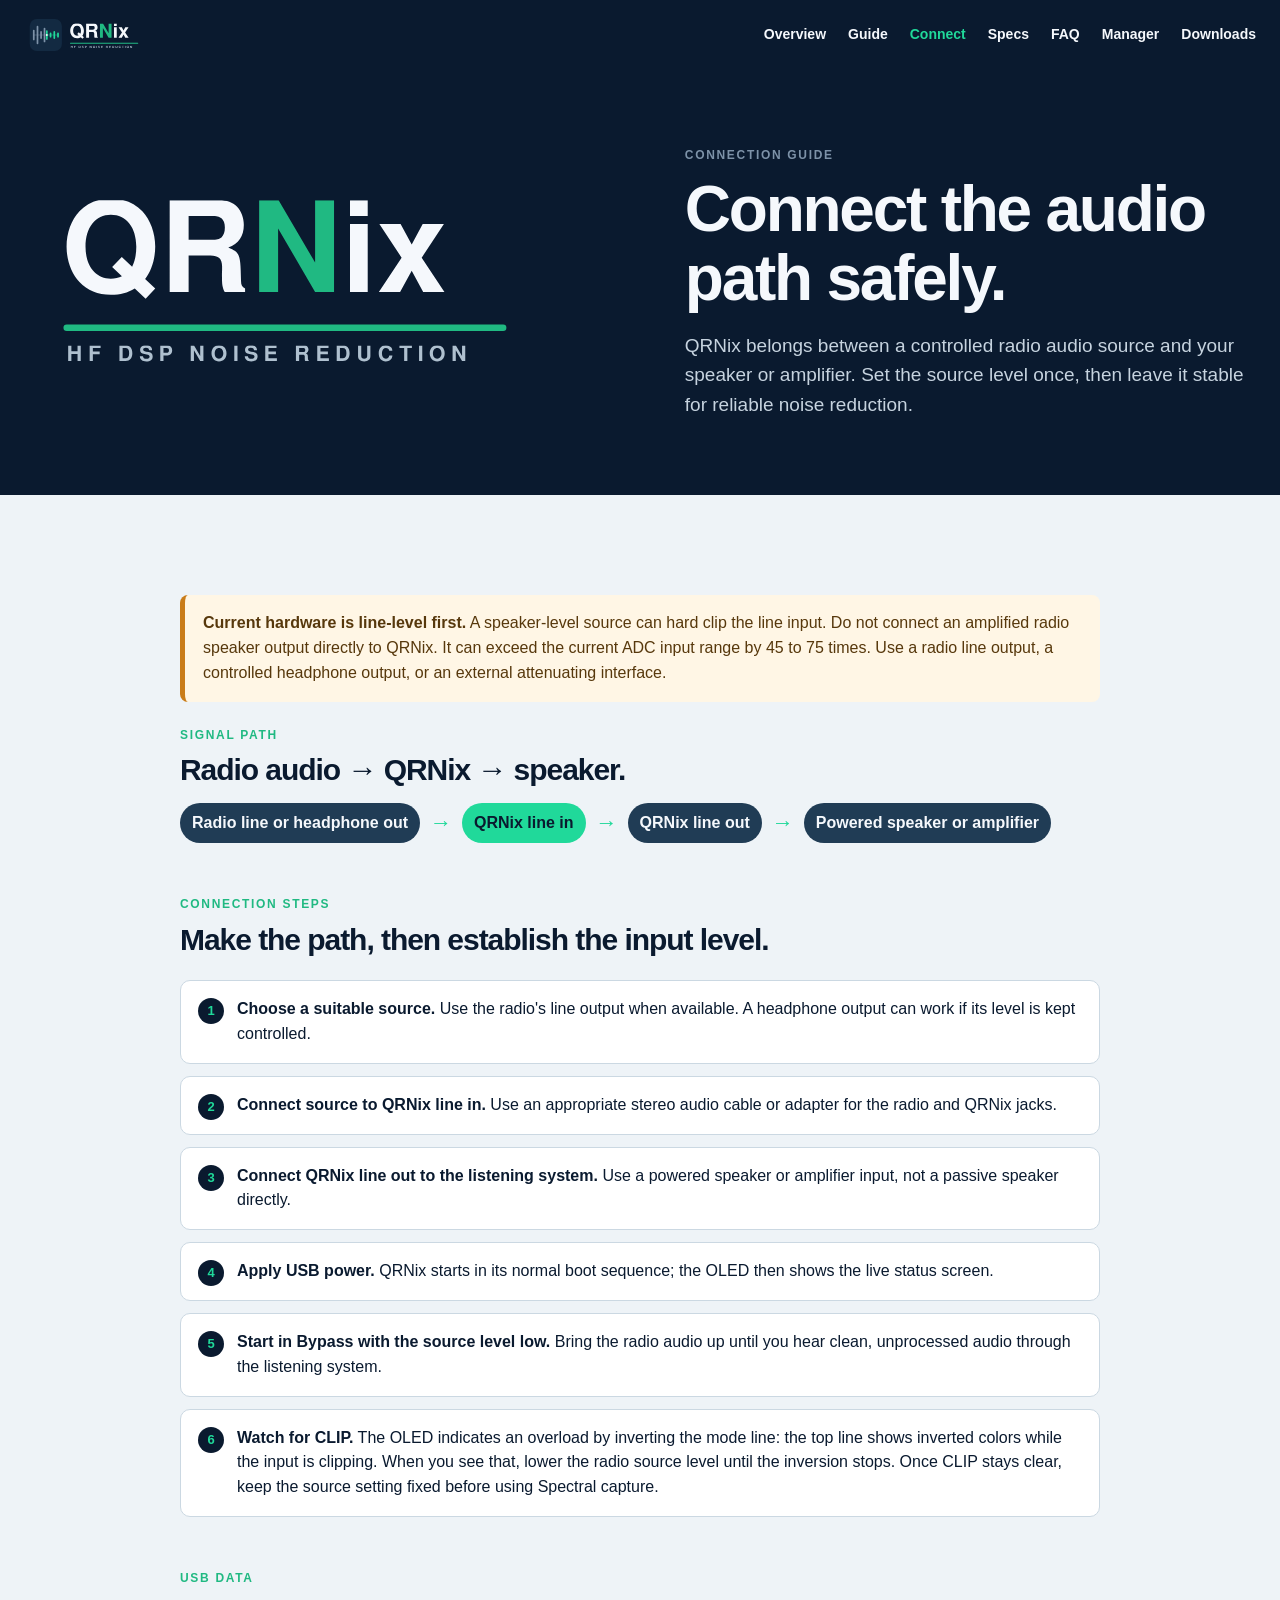
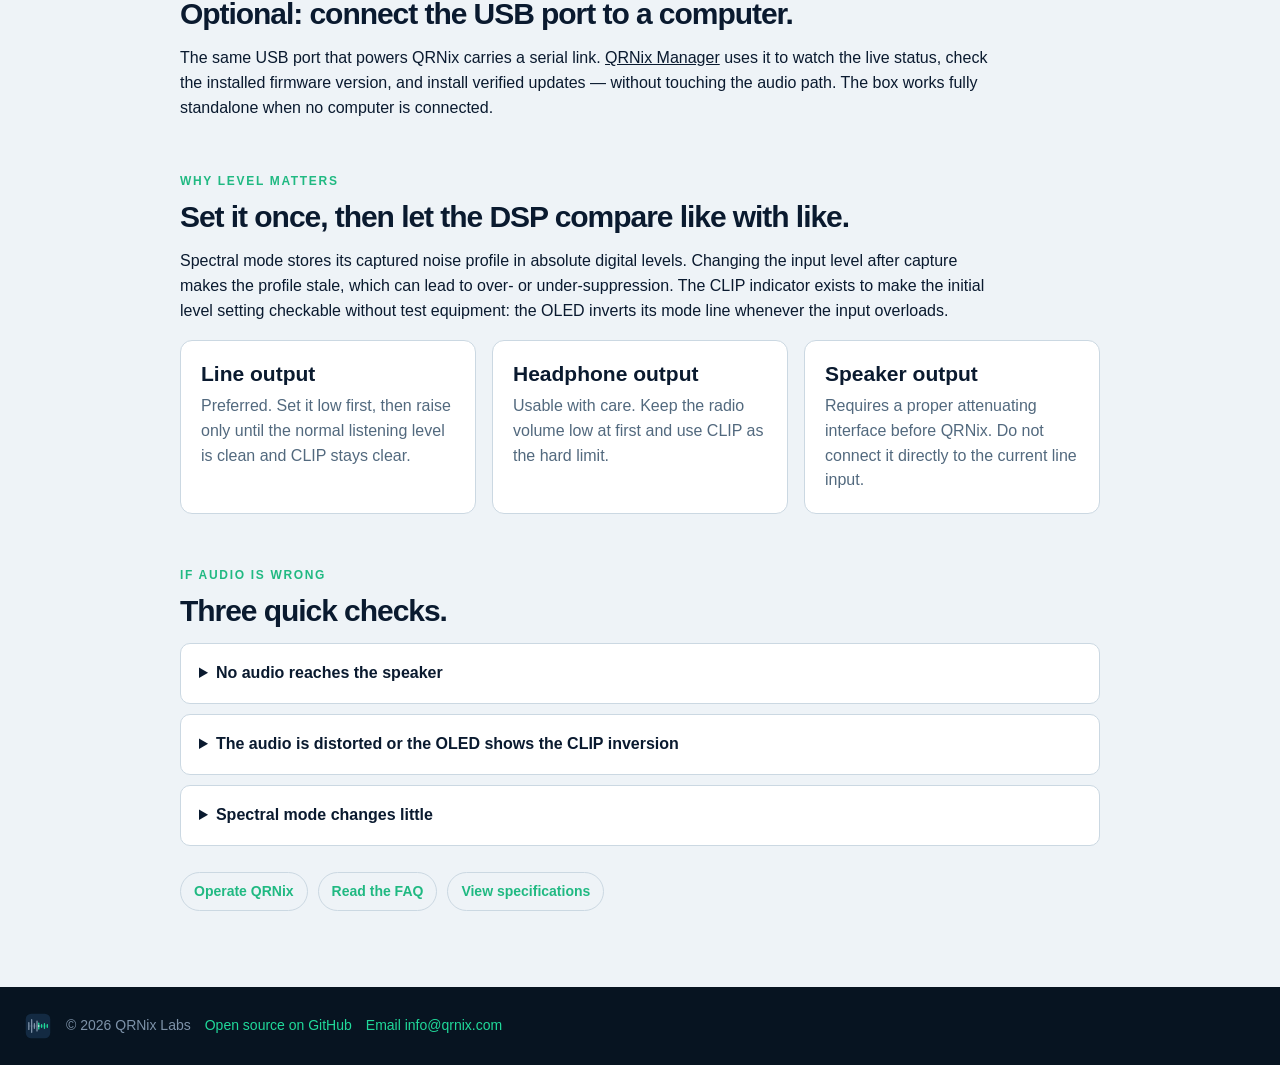
==== commit 34bc25d5: "Revamp manager page, live downloads data, unified nav - manager.html: deep-dive sections with real a" ====
--- a/connect.html
+++ b/connect.html
@@ -18,6 +18,8 @@
       <a href="connect.html" aria-current="page">Connect</a>
       <a href="specs.html">Specs</a>
       <a href="faq.html">FAQ</a>
+      <a href="manager.html">Manager</a>
+      <a href="download.html">Downloads</a>
     </nav>
   </div>
 </header>
--- a/style.css
+++ b/style.css
@@ -148,6 +148,7 @@
 .feature-band p + p { margin-top: 12px; }
 .band-kicker { color: var(--band, var(--green-word)); font-size: 12px; font-weight: 700; letter-spacing: 0.1em; text-transform: uppercase; }
 .band-metric { color: var(--navy); font-size: 18px; font-weight: 700; }
+.feature-band .btn { margin-top: 12px; }
 .band-mint { --band: #20b982; background: #e9fcf5; }
 .band-slate { --band: #6c8299; background: #edf2f6; }
 .band-sky { --band: #1587bd; background: #e6f5fb; }
@@ -207,6 +208,24 @@
 .notice p { margin: 0; }
 .notice-warn { background: #fff6e5; border-left-color: #c97c19; color: #57380c; }
 .notice-info { background: #e8f5fb; border-left-color: #1683b5; }
+.term-shot-wrap { padding: 20px 24px; }
+.term-shot { display: block; height: auto; margin: 0 auto; max-width: 100%; }
+.term-note { color: var(--text-slate); font-size: 13px; margin: 6px 0 0; }
+.t-green { color: var(--green); }
+.legend-grid { display: grid; gap: 18px 28px; grid-template-columns: repeat(2, minmax(0, 1fr)); margin-top: 26px; }
+.legend-item h4 { color: var(--green); font-size: 15px; margin: 0 0 6px; }
+.legend-item p { color: #c6d3df; font-size: 15px; margin: 0; }
+.command-block {
+  background: #fff;
+  border: 1px solid var(--line);
+  border-radius: 6px;
+  display: block;
+  margin: 12px 0;
+  overflow-x: auto;
+  padding: 10px 14px;
+  user-select: all;
+  white-space: nowrap;
+}
 .table-wrap { border: 1px solid var(--line); border-radius: 12px; overflow-x: auto; }
 .spec-table { border-collapse: collapse; min-width: 620px; width: 100%; }
 .spec-table th,
@@ -236,7 +255,8 @@
   .features-grid,
   .link-grid { grid-template-columns: repeat(2, minmax(0, 1fr)); }
   .modes-grid,
-  .detail-grid { grid-template-columns: 1fr; }
+  .detail-grid,
+  .legend-grid { grid-template-columns: 1fr; }
   .section-heading { align-items: start; flex-direction: column; gap: 14px; }
 }
 
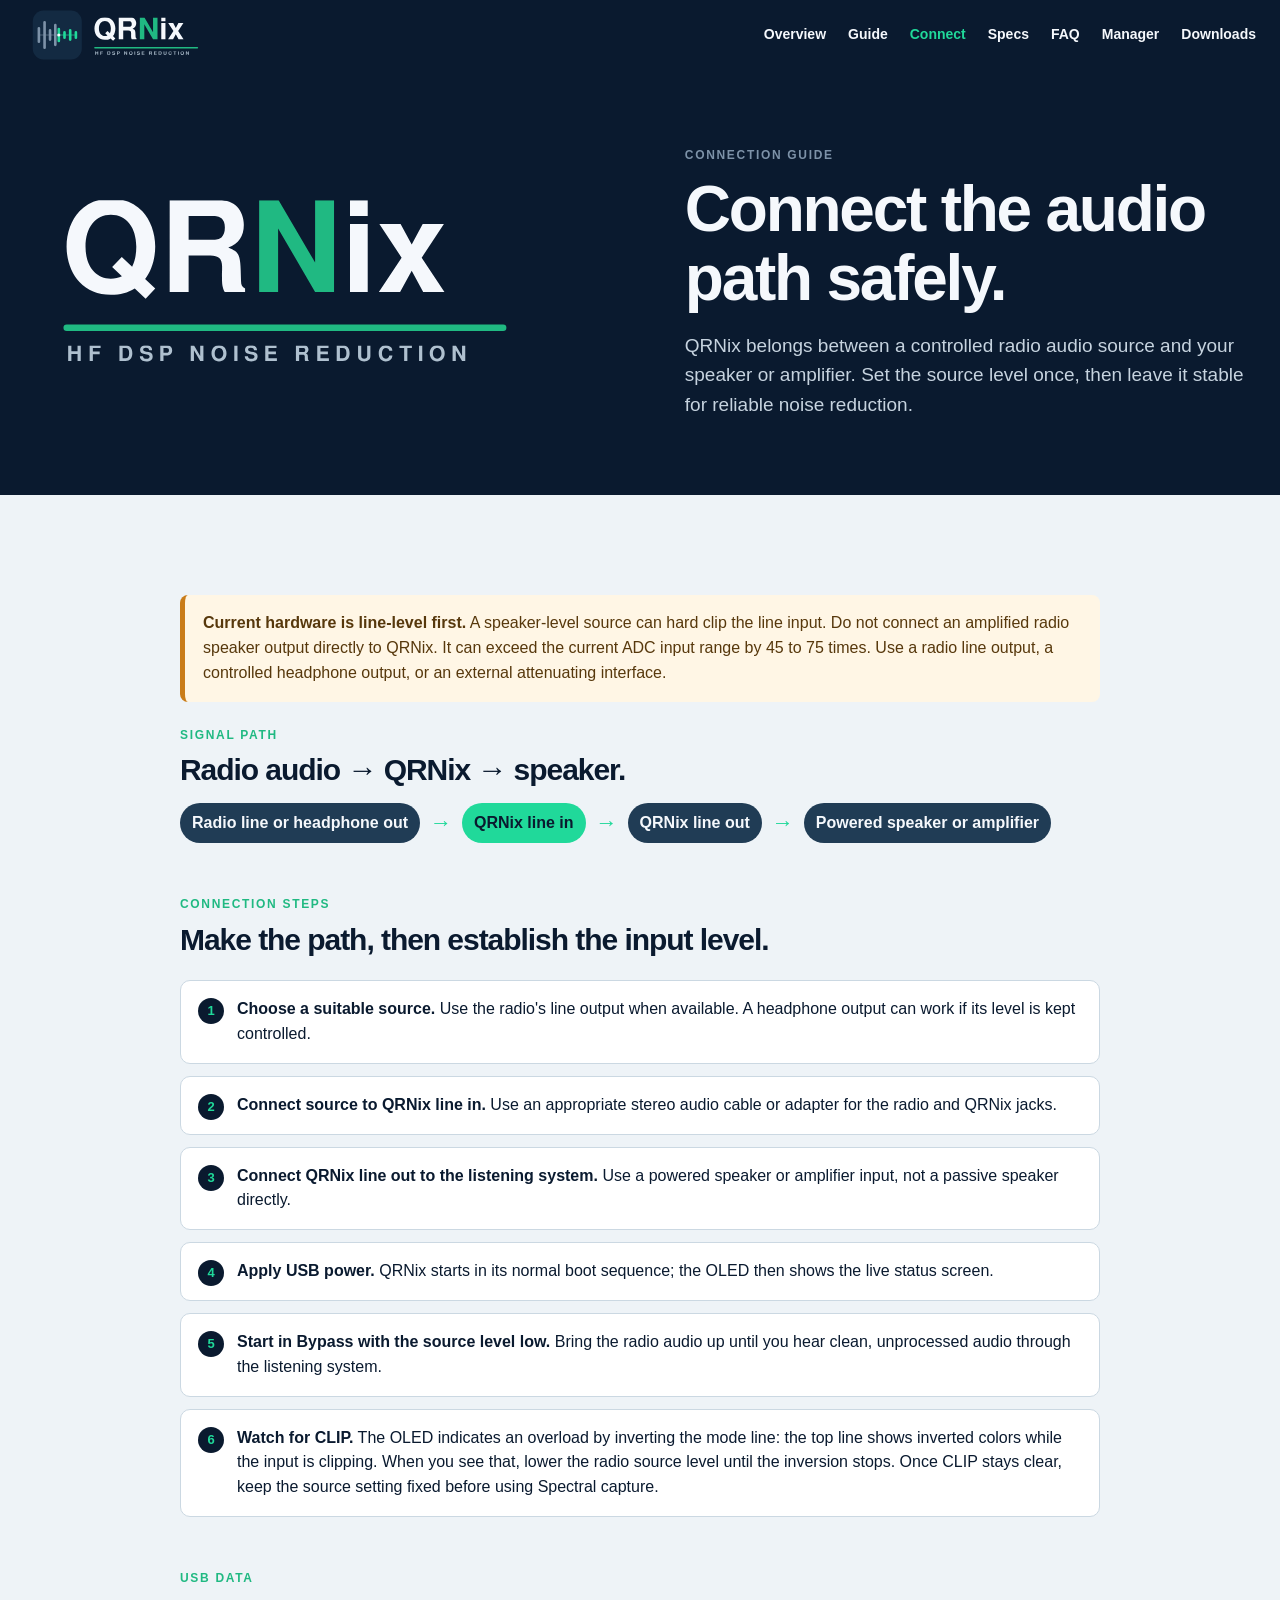
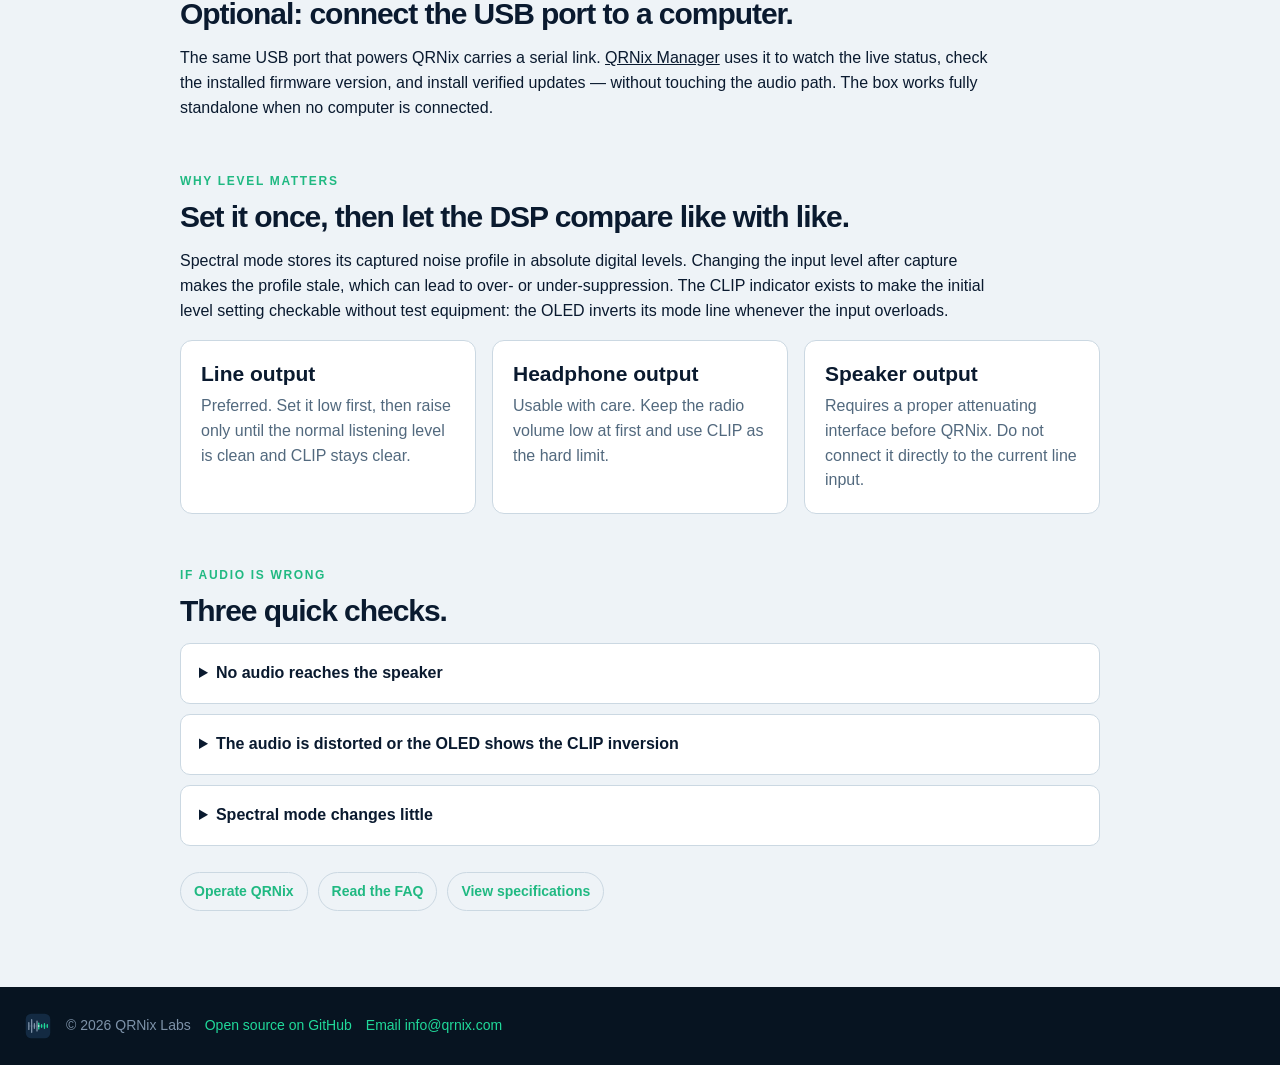
==== commit d48bf80b: "Enlarge header logo to fill the 70px header band The logo was capped at 46px inside a header that is" ====
--- a/connect.html
+++ b/connect.html
@@ -11,7 +11,7 @@
 <body>
 <header class="site-header">
   <div class="container header-inner">
-    <a href="index.html" class="brand" aria-label="QRNix home"><img src="assets/qrnix-logo-dark.svg" alt="QRNix, HF DSP noise reduction" width="120" height="46"></a>
+    <a href="index.html" class="brand" aria-label="QRNix home"><img src="assets/qrnix-logo-dark.svg" alt="QRNix, HF DSP noise reduction" width="183" height="70"></a>
     <nav class="nav" aria-label="Primary navigation">
       <a href="index.html">Overview</a>
       <a href="guide.html">Guide</a>
--- a/style.css
+++ b/style.css
@@ -64,7 +64,7 @@
   gap: 28px;
 }
 .brand { display: inline-flex; flex: 0 0 auto; }
-.brand img { display: block; height: 46px; width: auto; }
+.brand img { display: block; height: 70px; width: auto; }
 .nav { display: flex; flex-wrap: wrap; gap: 8px 22px; }
 .nav a {
   color: var(--off-white);
@@ -262,7 +262,7 @@
 
 @media (max-width: 640px) {
   .container { width: min(100% - 32px, 1240px); }
-  .header-inner { align-items: flex-start; flex-direction: column; gap: 10px; padding: 14px 0; }
+  .header-inner { align-items: flex-start; flex-direction: column; gap: 10px; padding: 0; }
   .nav { flex-wrap: nowrap; max-width: 100%; overflow-x: auto; padding-bottom: 3px; width: 100%; }
   .hero { padding: 64px 0; }
   .section { padding: 56px 0; }
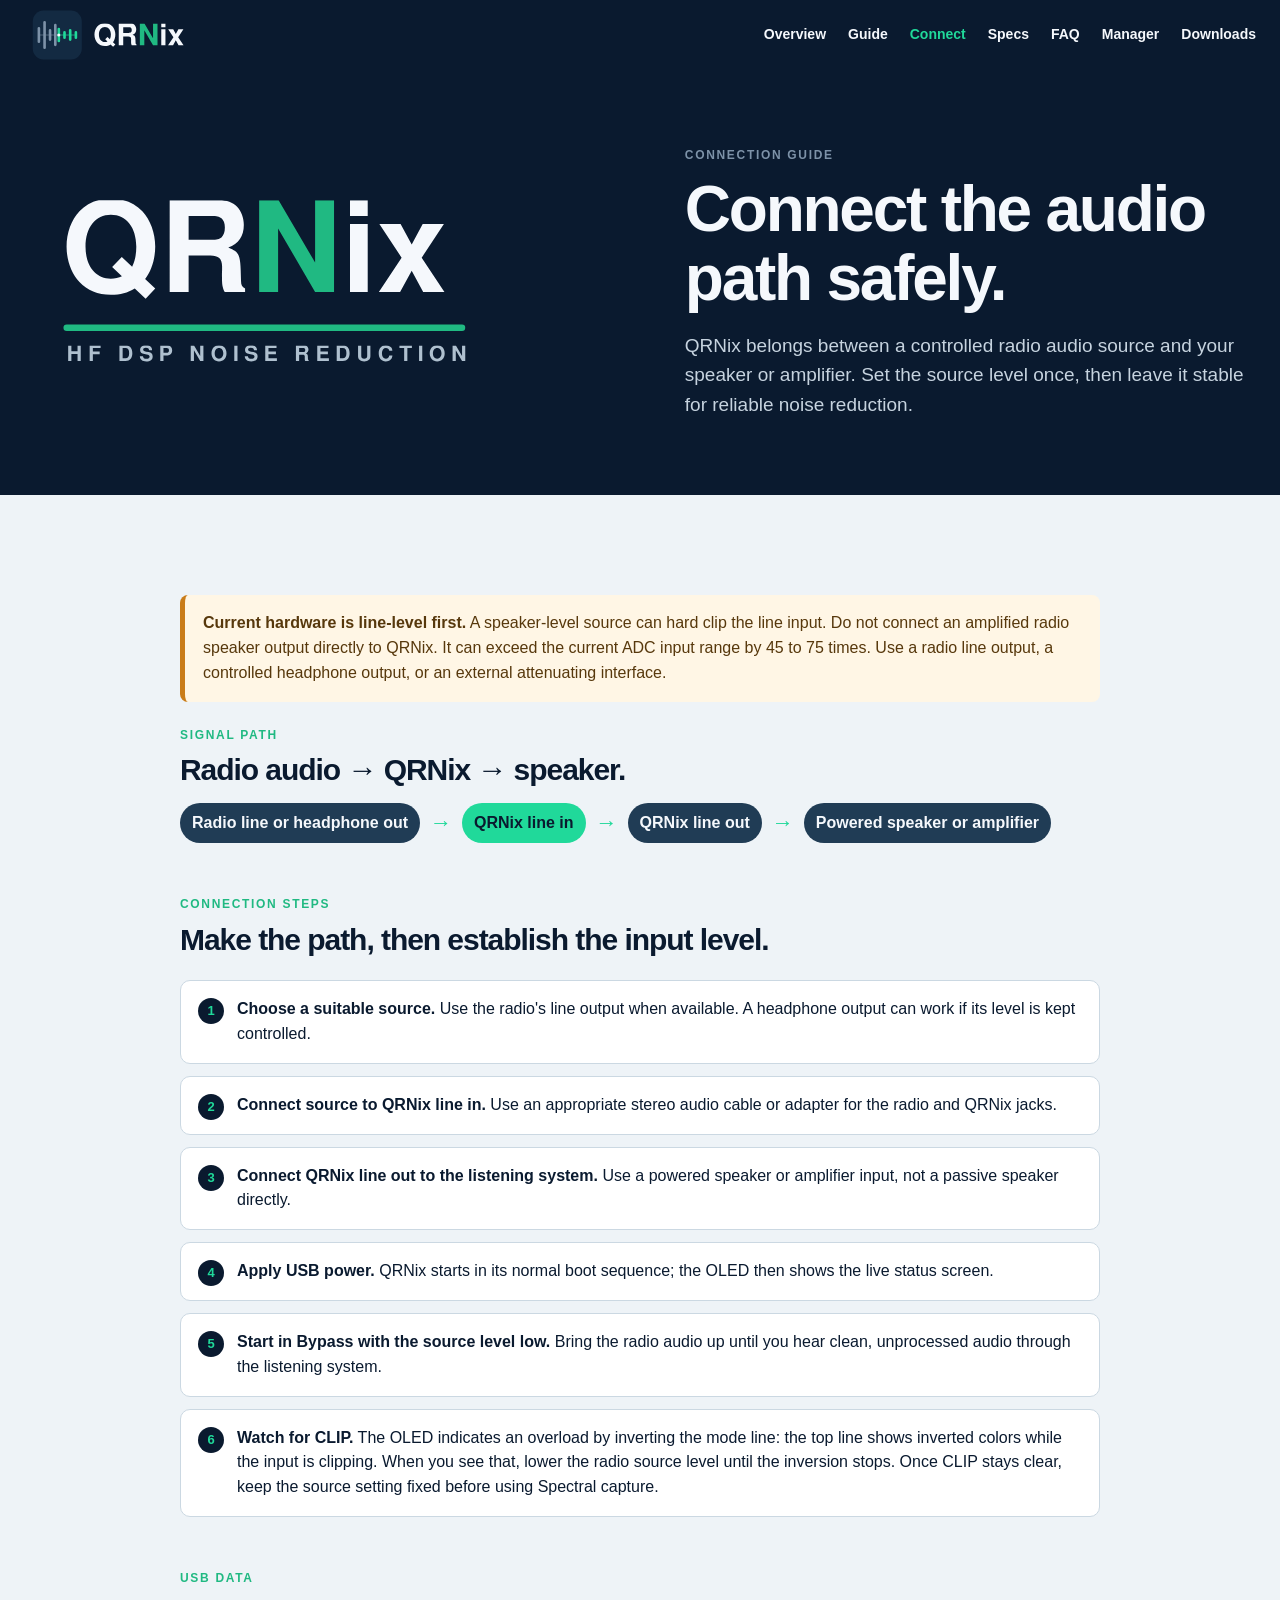
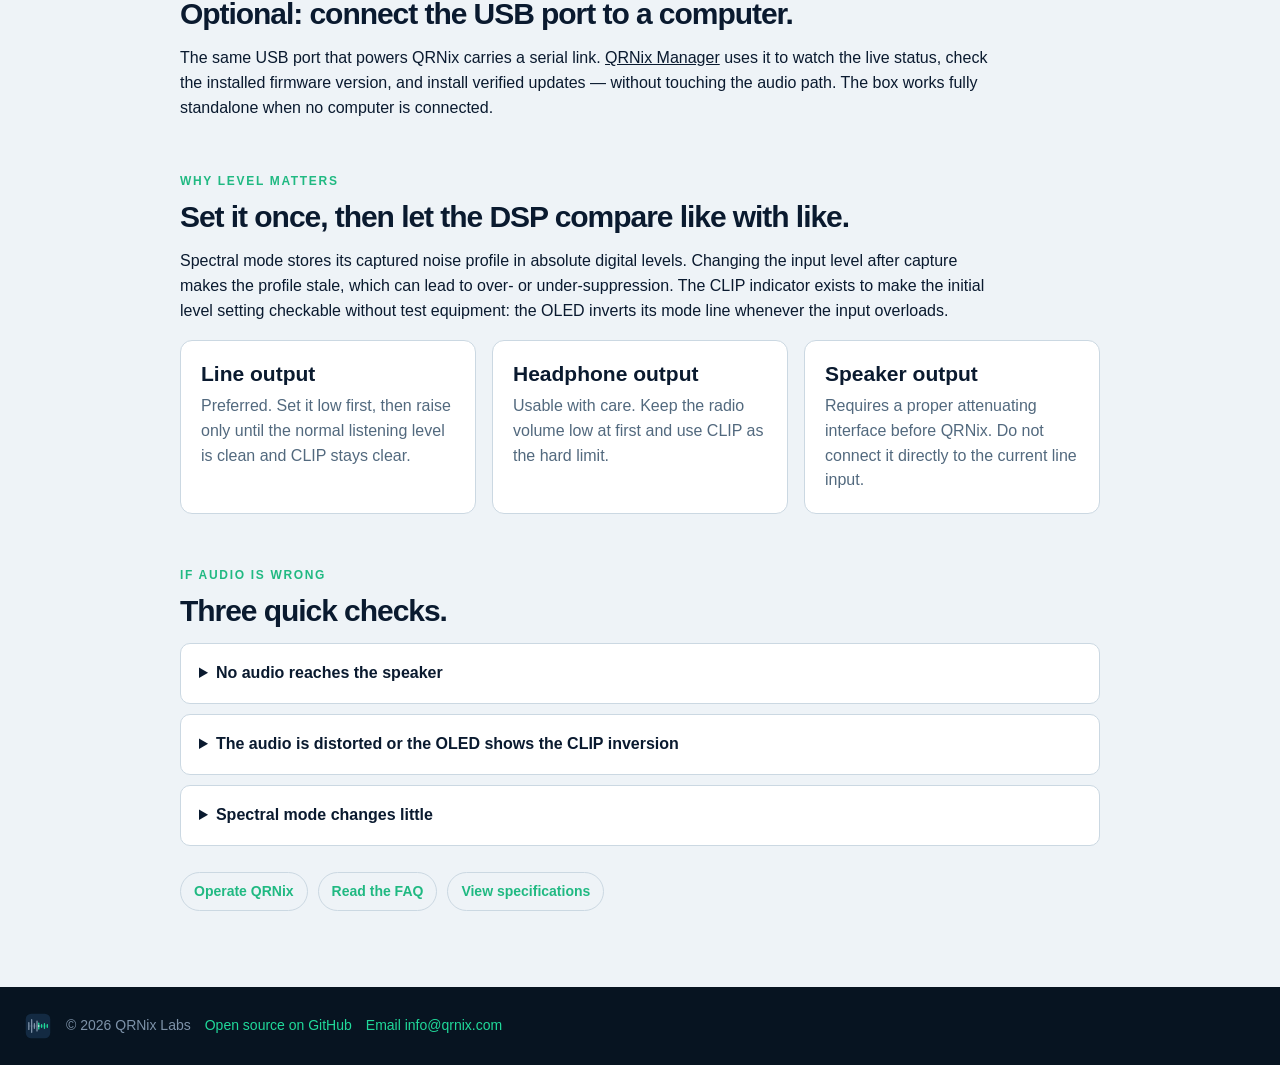
==== commit 4a9c83dd: "Refresh brand assets from the brand repo, switch the header to the simple logo - assets/: resynced f" ====
--- a/connect.html
+++ b/connect.html
@@ -11,7 +11,7 @@
 <body>
 <header class="site-header">
   <div class="container header-inner">
-    <a href="index.html" class="brand" aria-label="QRNix home"><img src="assets/qrnix-logo-dark.svg" alt="QRNix, HF DSP noise reduction" width="183" height="70"></a>
+    <a href="index.html" class="brand" aria-label="QRNix home"><img src="assets/qrnix-logo-dark-simple.svg" alt="QRNix" width="183" height="70"></a>
     <nav class="nav" aria-label="Primary navigation">
       <a href="index.html">Overview</a>
       <a href="guide.html">Guide</a>
